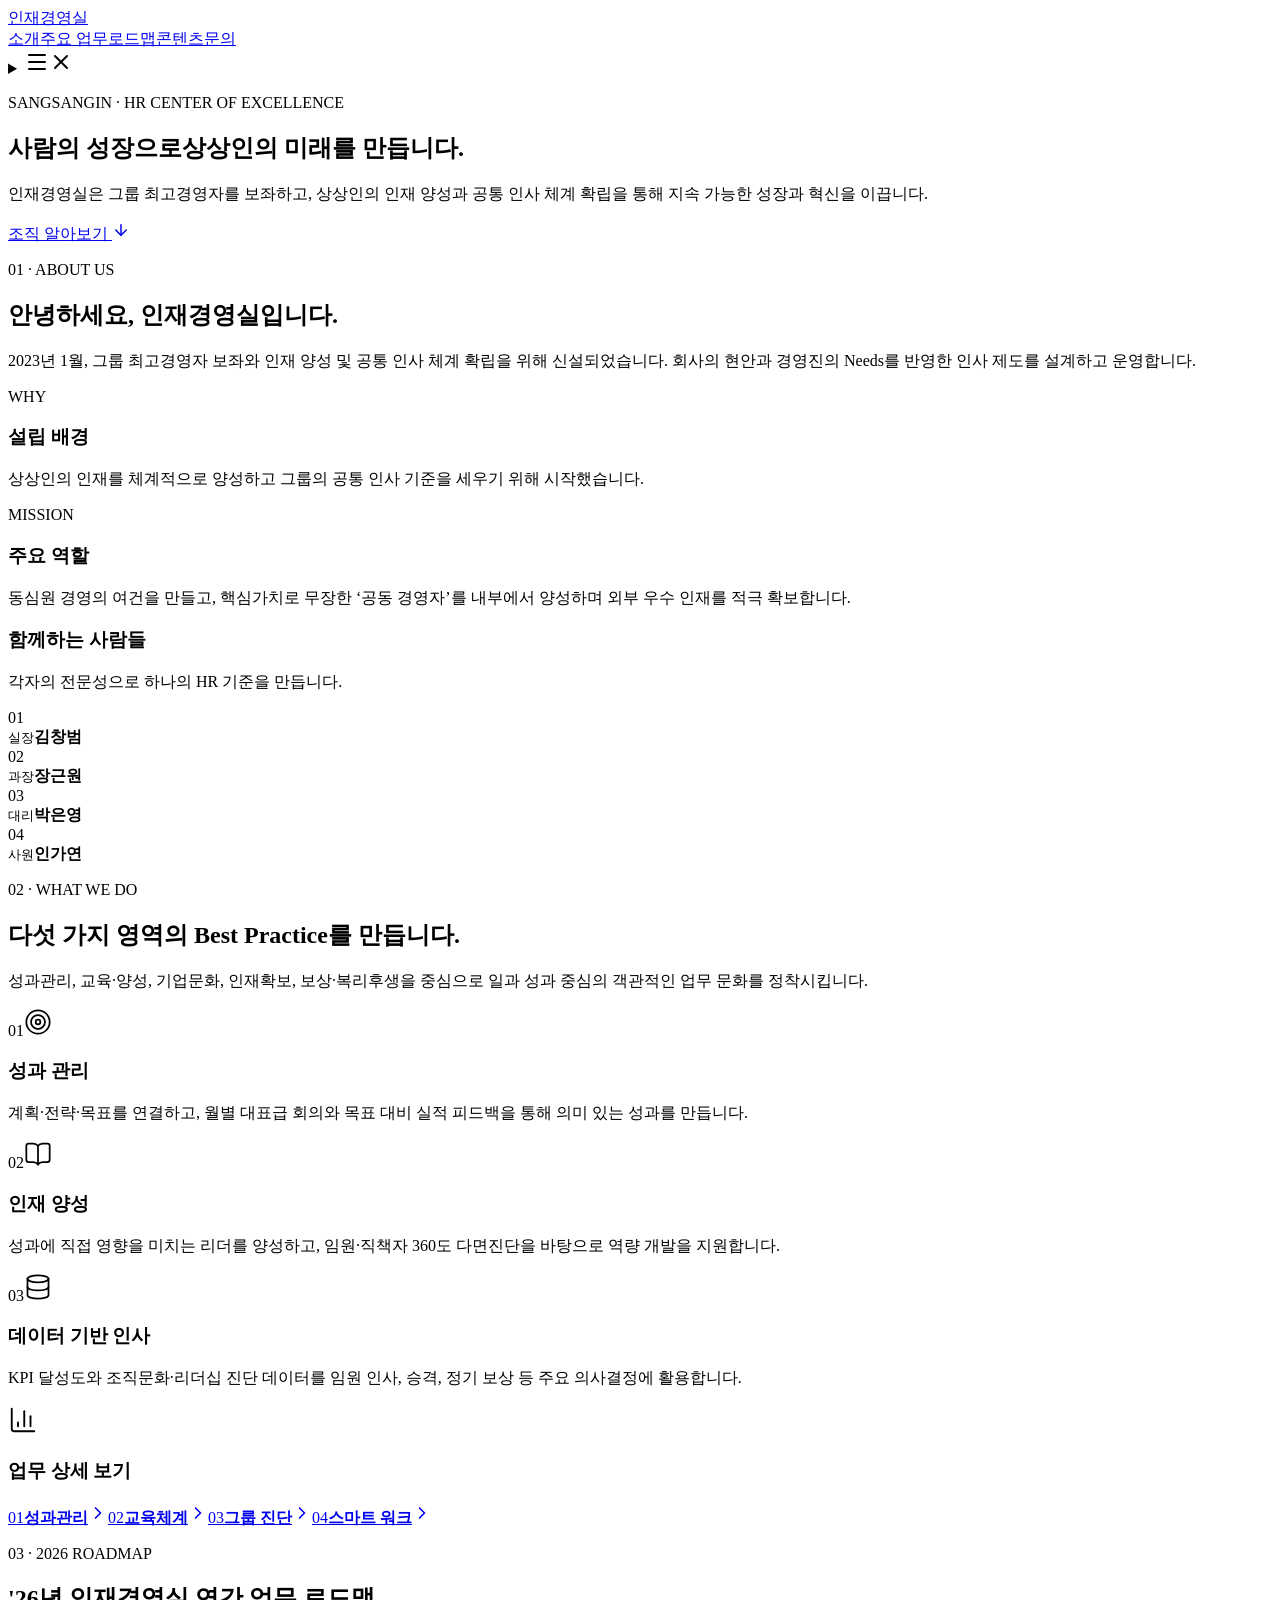
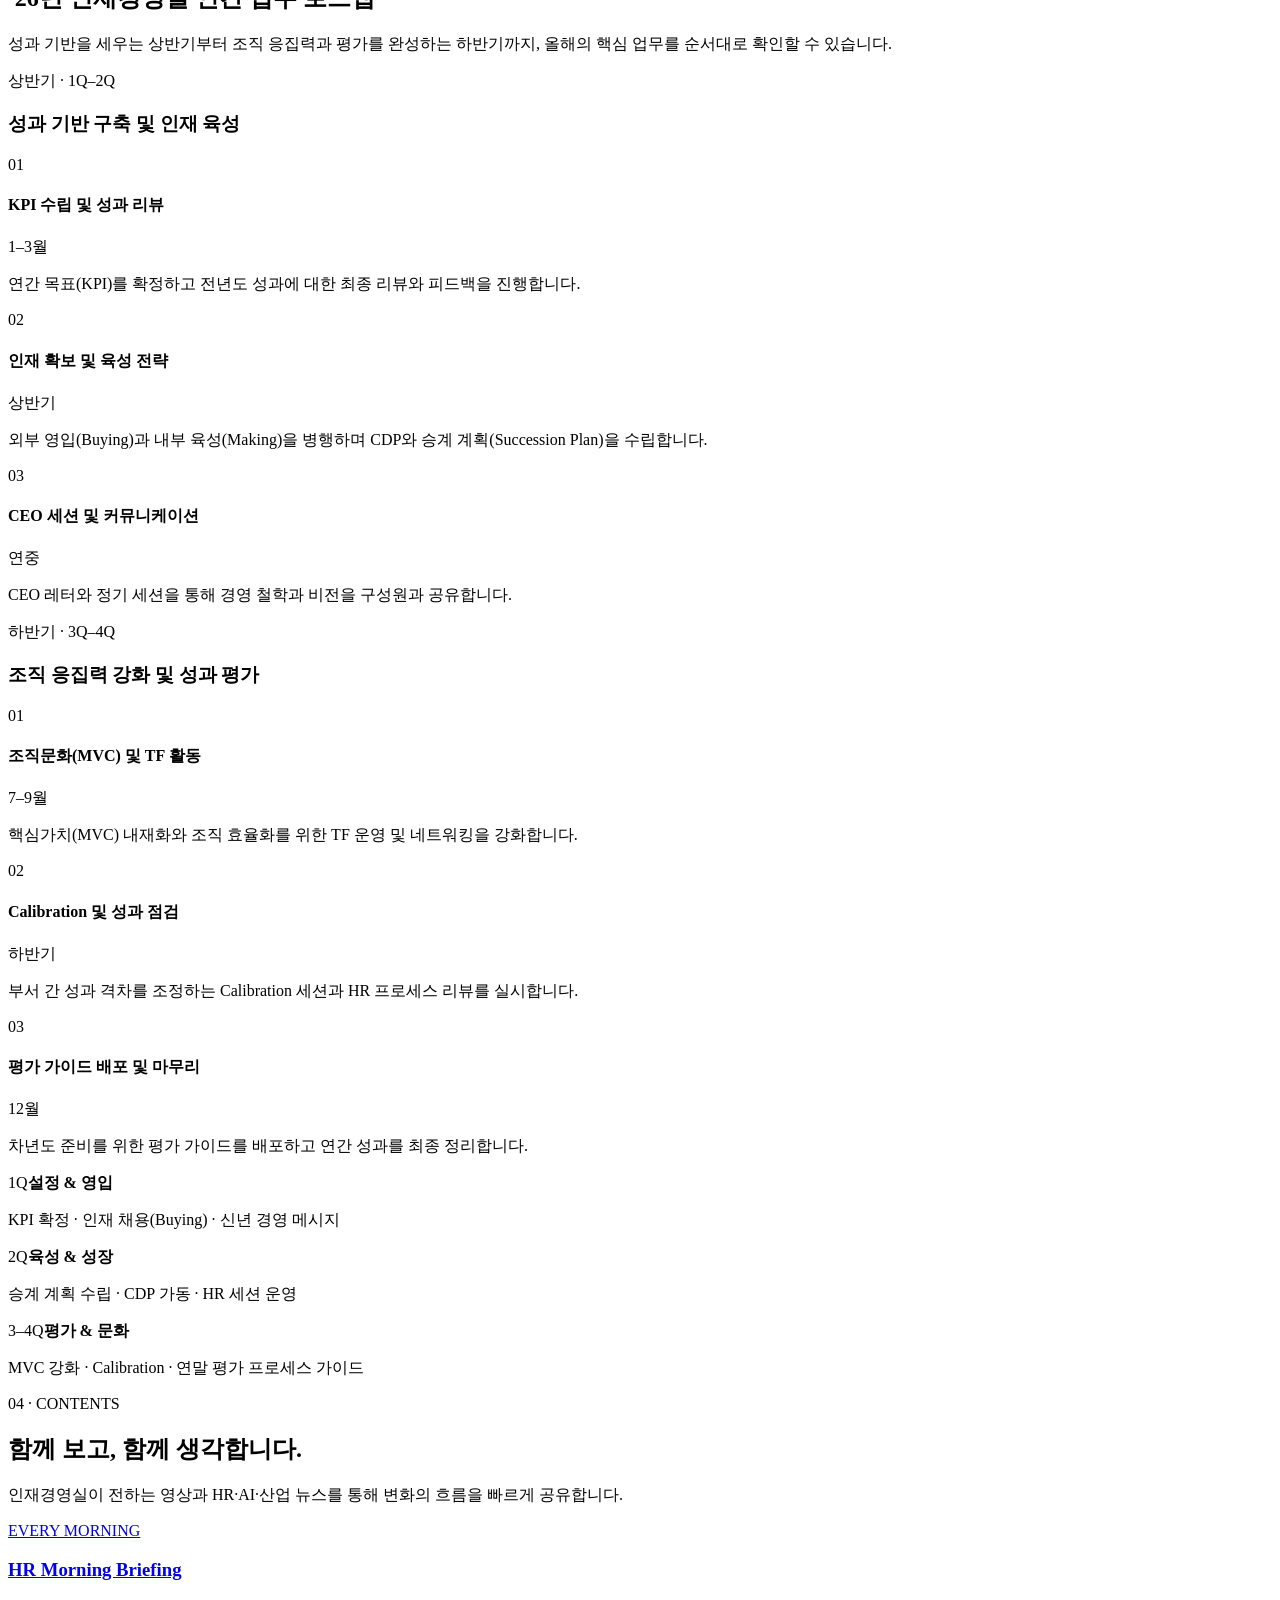
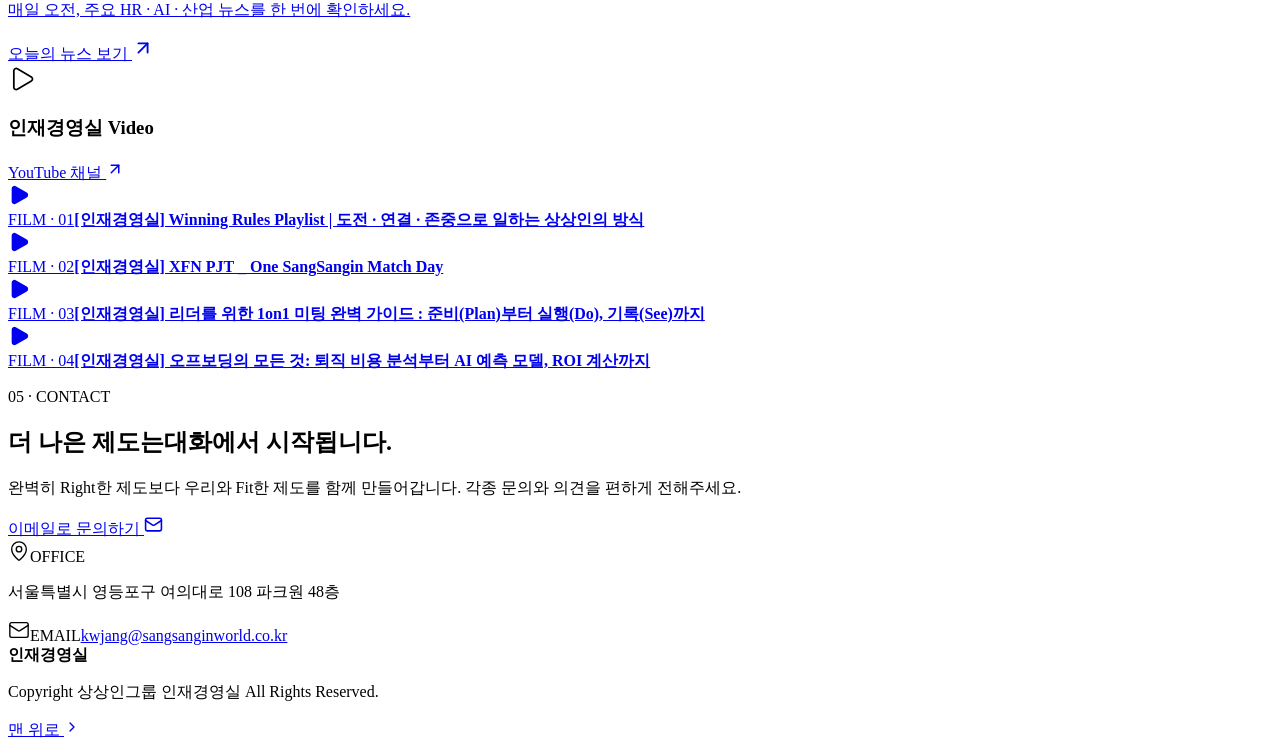
==== index.html @ 472aef36 "Add files via upload" ====
<!DOCTYPE html><html lang="ko"><head><meta charSet="utf-8"/><meta name="viewport" content="width=device-width, initial-scale=1"/><link rel="preload" href="/HRcoePage/images/hr-logo.png" as="image"/><link rel="stylesheet" href="/HRcoePage/site-assets/static/css/index.CWb8vuHV.css" data-rsc-css-href="/HRcoePage/site-assets/static/css/index.CWb8vuHV.css" data-precedence="vite-rsc/importer-resources"/><link rel="modulepreload" fetchPriority="low" href="/HRcoePage/site-assets/static/chunks/index-BzYYzQUF.js"/><script src="/HRcoePage/site-assets/static/chunks/rolldown-runtime-C60lm6uB.js" type="module" async=""></script><script src="/HRcoePage/site-assets/static/chunks/framework-D_rUT4EX.js" type="module" async=""></script><link rel="modulepreload" href="/HRcoePage/site-assets/static/chunks/layout-segment-context-Dyznpi8M.js" crossorigin=""/><link rel="modulepreload" href="/HRcoePage/site-assets/static/chunks/Icon-BFIcK819.js" crossorigin=""/><title>상상인그룹 인재경영실</title><meta name="description" content="상상인그룹 인재경영실 구성원을 위한 조직 소개와 업무 허브"/><script>Object.assign(((self[Symbol.for("vinext.navigationRuntime")]??={bootstrap:{routeManifest:null},functions:{}}).bootstrap.rsc??={rsc:[]}),{params:{},nav:{"pathname":"/","searchParams":[]}})</script><link rel="modulepreload" href="/HRcoePage/site-assets/static/chunks/index-BzYYzQUF.js" />
</head><body><main><header class="site-header"><a class="brand" href="#top" aria-label="인재경영실 홈"><img src="/HRcoePage/images/hr-logo.png" alt=""/><span>인재경영실</span></a><nav class="desktop-nav" aria-label="주요 메뉴"><a href="#about">소개</a><a href="#work">주요 업무</a><a href="#roadmap">로드맵</a><a href="#contents">콘텐츠</a><a href="#contact">문의</a></nav><details class="mobile-nav"><summary aria-label="메뉴 열기"><svg xmlns="http://www.w3.org/2000/svg" width="24" height="24" viewBox="0 0 24 24" fill="none" stroke="currentColor" stroke-width="2" stroke-linecap="round" stroke-linejoin="round" class="lucide lucide-menu menu-open" aria-hidden="true"><path d="M4 5h16"></path><path d="M4 12h16"></path><path d="M4 19h16"></path></svg><svg xmlns="http://www.w3.org/2000/svg" width="24" height="24" viewBox="0 0 24 24" fill="none" stroke="currentColor" stroke-width="2" stroke-linecap="round" stroke-linejoin="round" class="lucide lucide-x menu-close" aria-hidden="true"><path d="M18 6 6 18"></path><path d="m6 6 12 12"></path></svg></summary><nav aria-label="모바일 메뉴"><a href="#about">소개</a><a href="#work">주요 업무</a><a href="#roadmap">로드맵</a><a href="#contents">콘텐츠</a><a href="#contact">문의</a></nav></details></header><section class="hero" id="top"><div class="hero-image" aria-hidden="true"></div><div class="hero-content"><p class="eyebrow">SANGSANGIN · HR CENTER OF EXCELLENCE</p><h1><span class="title-line">사람의 성장으로</span><span class="title-line">상상인의 미래를 만듭니다.</span></h1><div class="hero-bottom"><p>인재경영실은 그룹 최고경영자를 보좌하고, 상상인의 인재 양성과 공통 인사 체계 확립을 통해 지속 가능한 성장과 혁신을 이끕니다.</p><a class="scroll-link" href="#about">조직 알아보기 <svg xmlns="http://www.w3.org/2000/svg" width="18" height="18" viewBox="0 0 24 24" fill="none" stroke="currentColor" stroke-width="2" stroke-linecap="round" stroke-linejoin="round" class="lucide lucide-arrow-down" aria-hidden="true"><path d="M12 5v14"></path><path d="m19 12-7 7-7-7"></path></svg></a></div></div></section><section class="section" id="about"><p class="section-label">01 · ABOUT US</p><div class="intro-grid"><h2>안녕하세요, 인재경영실입니다.</h2><p class="lead-copy">2023년 1월, 그룹 최고경영자 보좌와 인재 양성 및 공통 인사 체계 확립을 위해 신설되었습니다. 회사의 현안과 경영진의 Needs를 반영한 인사 제도를 설계하고 운영합니다.</p></div><div class="statement-grid"><article><span>WHY</span><h3>설립 배경</h3><p>상상인의 인재를 체계적으로 양성하고 그룹의 공통 인사 기준을 세우기 위해 시작했습니다.</p></article><article class="dark-card"><span>MISSION</span><h3>주요 역할</h3><p>동심원 경영의 여건을 만들고, 핵심가치로 무장한 ‘공동 경영자’를 내부에서 양성하며 외부 우수 인재를 적극 확보합니다.</p></article></div><div class="people-block"><div class="people-heading"><h3>함께하는 사람들</h3><p>각자의 전문성으로 하나의 HR 기준을 만듭니다.</p></div><div class="people-list"><div class="person"><span>01</span><div><small>실장</small><strong>김창범</strong></div></div><div class="person"><span>02</span><div><small>과장</small><strong>장근원</strong></div></div><div class="person"><span>03</span><div><small>대리</small><strong>박은영</strong></div></div><div class="person"><span>04</span><div><small>사원</small><strong>인가연</strong></div></div></div></div></section><section class="section work-section" id="work"><p class="section-label">02 · WHAT WE DO</p><div class="section-heading-row"><h2>다섯 가지 영역의 Best Practice를 만듭니다.</h2><p>성과관리, 교육·양성, 기업문화, 인재확보, 보상·복리후생을 중심으로 일과 성과 중심의 객관적인 업무 문화를 정착시킵니다.</p></div><div class="work-grid"><article><div class="work-card-top"><span>01</span><svg xmlns="http://www.w3.org/2000/svg" width="28" height="28" viewBox="0 0 24 24" fill="none" stroke="currentColor" stroke-width="1.5" stroke-linecap="round" stroke-linejoin="round" class="lucide lucide-target" aria-hidden="true"><circle cx="12" cy="12" r="10"></circle><circle cx="12" cy="12" r="6"></circle><circle cx="12" cy="12" r="2"></circle></svg></div><h3>성과 관리</h3><p>계획·전략·목표를 연결하고, 월별 대표급 회의와 목표 대비 실적 피드백을 통해 의미 있는 성과를 만듭니다.</p></article><article><div class="work-card-top"><span>02</span><svg xmlns="http://www.w3.org/2000/svg" width="28" height="28" viewBox="0 0 24 24" fill="none" stroke="currentColor" stroke-width="1.5" stroke-linecap="round" stroke-linejoin="round" class="lucide lucide-book-open" aria-hidden="true"><path d="M12 5v16"></path><path d="M20.001 19A2 2 0 0022 17V5a2 2 0 00-1.999-2L16 3.002A5 5 0 0012 5a5 5 0 00-4-2H4a2 2 0 00-2 2v12a2 2 0 001.999 2H8a5 5 0 014 2 5 5 0 014-2z"></path></svg></div><h3>인재 양성</h3><p>성과에 직접 영향을 미치는 리더를 양성하고, 임원·직책자 360도 다면진단을 바탕으로 역량 개발을 지원합니다.</p></article><article><div class="work-card-top"><span>03</span><svg xmlns="http://www.w3.org/2000/svg" width="28" height="28" viewBox="0 0 24 24" fill="none" stroke="currentColor" stroke-width="1.5" stroke-linecap="round" stroke-linejoin="round" class="lucide lucide-database" aria-hidden="true"><ellipse cx="12" cy="5" rx="9" ry="3"></ellipse><path d="M3 5V19A9 3 0 0 0 21 19V5"></path><path d="M3 12A9 3 0 0 0 21 12"></path></svg></div><h3>데이터 기반 인사</h3><p>KPI 달성도와 조직문화·리더십 진단 데이터를 임원 인사, 승격, 정기 보상 등 주요 의사결정에 활용합니다.</p></article></div><div class="resource-block"><div><svg xmlns="http://www.w3.org/2000/svg" width="30" height="30" viewBox="0 0 24 24" fill="none" stroke="currentColor" stroke-width="1.5" stroke-linecap="round" stroke-linejoin="round" class="lucide lucide-chart-column" aria-hidden="true"><path d="M3 3v16a2 2 0 0 0 2 2h16"></path><path d="M18 17V9"></path><path d="M13 17V5"></path><path d="M8 17v-3"></path></svg><h3>업무 상세 보기</h3></div><div class="resource-list"><a href="/HRcoePage/work/performance.html"><span>0<!-- -->1</span><strong>성과관리</strong><svg xmlns="http://www.w3.org/2000/svg" width="20" height="20" viewBox="0 0 24 24" fill="none" stroke="currentColor" stroke-width="2" stroke-linecap="round" stroke-linejoin="round" class="lucide lucide-chevron-right" aria-hidden="true"><path d="m9 18 6-6-6-6"></path></svg></a><a href="/HRcoePage/work/education.html"><span>0<!-- -->2</span><strong>교육체계</strong><svg xmlns="http://www.w3.org/2000/svg" width="20" height="20" viewBox="0 0 24 24" fill="none" stroke="currentColor" stroke-width="2" stroke-linecap="round" stroke-linejoin="round" class="lucide lucide-chevron-right" aria-hidden="true"><path d="m9 18 6-6-6-6"></path></svg></a><a href="/HRcoePage/work/diagnosis.html"><span>0<!-- -->3</span><strong>그룹 진단</strong><svg xmlns="http://www.w3.org/2000/svg" width="20" height="20" viewBox="0 0 24 24" fill="none" stroke="currentColor" stroke-width="2" stroke-linecap="round" stroke-linejoin="round" class="lucide lucide-chevron-right" aria-hidden="true"><path d="m9 18 6-6-6-6"></path></svg></a><a href="/HRcoePage/work/smart-work.html"><span>0<!-- -->4</span><strong>스마트 워크</strong><svg xmlns="http://www.w3.org/2000/svg" width="20" height="20" viewBox="0 0 24 24" fill="none" stroke="currentColor" stroke-width="2" stroke-linecap="round" stroke-linejoin="round" class="lucide lucide-chevron-right" aria-hidden="true"><path d="m9 18 6-6-6-6"></path></svg></a></div></div></section><section class="section roadmap-section" id="roadmap"><p class="section-label">03 · 2026 ROADMAP</p><div class="section-heading-row"><h2>&#x27;26년 인재경영실 연간 업무 로드맵</h2><p>성과 기반을 세우는 상반기부터 조직 응집력과 평가를 완성하는 하반기까지, 올해의 핵심 업무를 순서대로 확인할 수 있습니다.</p></div><div class="roadmap-grid"><article class="roadmap-half"><div class="roadmap-half-heading"><span>상반기 · 1Q–2Q</span><h3>성과 기반 구축 및 인재 육성</h3></div><div class="roadmap-items"><div class="roadmap-item"><div class="roadmap-number">0<!-- -->1</div><div><div class="roadmap-title-row"><h4>KPI 수립 및 성과 리뷰</h4><span>1–3월</span></div><p>연간 목표(KPI)를 확정하고 전년도 성과에 대한 최종 리뷰와 피드백을 진행합니다.</p></div></div><div class="roadmap-item"><div class="roadmap-number">0<!-- -->2</div><div><div class="roadmap-title-row"><h4>인재 확보 및 육성 전략</h4><span>상반기</span></div><p>외부 영입(Buying)과 내부 육성(Making)을 병행하며 CDP와 승계 계획(Succession Plan)을 수립합니다.</p></div></div><div class="roadmap-item"><div class="roadmap-number">0<!-- -->3</div><div><div class="roadmap-title-row"><h4>CEO 세션 및 커뮤니케이션</h4><span>연중</span></div><p>CEO 레터와 정기 세션을 통해 경영 철학과 비전을 구성원과 공유합니다.</p></div></div></div></article><article class="roadmap-half"><div class="roadmap-half-heading"><span>하반기 · 3Q–4Q</span><h3>조직 응집력 강화 및 성과 평가</h3></div><div class="roadmap-items"><div class="roadmap-item"><div class="roadmap-number">0<!-- -->1</div><div><div class="roadmap-title-row"><h4>조직문화(MVC) 및 TF 활동</h4><span>7–9월</span></div><p>핵심가치(MVC) 내재화와 조직 효율화를 위한 TF 운영 및 네트워킹을 강화합니다.</p></div></div><div class="roadmap-item"><div class="roadmap-number">0<!-- -->2</div><div><div class="roadmap-title-row"><h4>Calibration 및 성과 점검</h4><span>하반기</span></div><p>부서 간 성과 격차를 조정하는 Calibration 세션과 HR 프로세스 리뷰를 실시합니다.</p></div></div><div class="roadmap-item"><div class="roadmap-number">0<!-- -->3</div><div><div class="roadmap-title-row"><h4>평가 가이드 배포 및 마무리</h4><span>12월</span></div><p>차년도 준비를 위한 평가 가이드를 배포하고 연간 성과를 최종 정리합니다.</p></div></div></div></article></div><div class="milestones"><div><span>1Q</span><strong>설정 &amp; 영입</strong><p>KPI 확정 · 인재 채용(Buying) · 신년 경영 메시지</p></div><div><span>2Q</span><strong>육성 &amp; 성장</strong><p>승계 계획 수립 · CDP 가동 · HR 세션 운영</p></div><div><span>3–4Q</span><strong>평가 &amp; 문화</strong><p>MVC 강화 · Calibration · 연말 평가 프로세스 가이드</p></div></div></section><section class="section content-section" id="contents"><p class="section-label">04 · CONTENTS</p><div class="section-heading-row"><h2>함께 보고, 함께 생각합니다.</h2><p>인재경영실이 전하는 영상과 HR·AI·산업 뉴스를 통해 변화의 흐름을 빠르게 공유합니다.</p></div><a class="briefing-banner" href="https://goodwon89.github.io/hr-morning-briefing-/" target="_blank" rel="noreferrer"><div><span>EVERY MORNING</span><h3>HR Morning Briefing</h3><p>매일 오전, 주요 HR · AI · 산업 뉴스를 한 번에 확인하세요.</p></div><div class="briefing-action">오늘의 뉴스 보기 <svg xmlns="http://www.w3.org/2000/svg" width="22" height="22" viewBox="0 0 24 24" fill="none" stroke="currentColor" stroke-width="2" stroke-linecap="round" stroke-linejoin="round" class="lucide lucide-arrow-up-right" aria-hidden="true"><path d="M7 7h10v10"></path><path d="M7 17 17 7"></path></svg></div></a><div class="video-heading"><div><svg xmlns="http://www.w3.org/2000/svg" width="28" height="28" viewBox="0 0 24 24" fill="none" stroke="currentColor" stroke-width="1.5" stroke-linecap="round" stroke-linejoin="round" class="lucide lucide-play" aria-hidden="true"><path d="M5 5a2 2 0 0 1 3.008-1.728l11.997 6.998a2 2 0 0 1 .003 3.458l-12 7A2 2 0 0 1 5 19z"></path></svg><h3>인재경영실 Video</h3></div><a href="https://www.youtube.com/@ssiworld2023" target="_blank" rel="noreferrer">YouTube 채널 <svg xmlns="http://www.w3.org/2000/svg" width="18" height="18" viewBox="0 0 24 24" fill="none" stroke="currentColor" stroke-width="2" stroke-linecap="round" stroke-linejoin="round" class="lucide lucide-arrow-up-right" aria-hidden="true"><path d="M7 7h10v10"></path><path d="M7 17 17 7"></path></svg></a></div><div class="video-grid"><a class="video-card" href="https://www.youtube.com/watch?v=m9SLN_0EonA" target="_blank" rel="noreferrer" aria-label="[인재경영실] Winning Rules Playlist | 도전 · 연결 · 존중으로 일하는 상상인의 방식 유튜브에서 보기"><div class="video-thumbnail"><img src="https://i.ytimg.com/vi/m9SLN_0EonA/hqdefault.jpg" alt="" loading="lazy"/><span><svg xmlns="http://www.w3.org/2000/svg" width="22" height="22" viewBox="0 0 24 24" fill="currentColor" stroke="currentColor" stroke-width="2" stroke-linecap="round" stroke-linejoin="round" class="lucide lucide-play" aria-hidden="true"><path d="M5 5a2 2 0 0 1 3.008-1.728l11.997 6.998a2 2 0 0 1 .003 3.458l-12 7A2 2 0 0 1 5 19z"></path></svg></span></div><div class="video-meta"><span>FILM · 0<!-- -->1</span><strong>[인재경영실] Winning Rules Playlist | 도전 · 연결 · 존중으로 일하는 상상인의 방식</strong></div></a><a class="video-card" href="https://www.youtube.com/watch?v=ulfpNAMMtg0" target="_blank" rel="noreferrer" aria-label="[인재경영실] XFN PJT _ One SangSangin Match Day 유튜브에서 보기"><div class="video-thumbnail"><img src="https://i.ytimg.com/vi/ulfpNAMMtg0/hqdefault.jpg" alt="" loading="lazy"/><span><svg xmlns="http://www.w3.org/2000/svg" width="22" height="22" viewBox="0 0 24 24" fill="currentColor" stroke="currentColor" stroke-width="2" stroke-linecap="round" stroke-linejoin="round" class="lucide lucide-play" aria-hidden="true"><path d="M5 5a2 2 0 0 1 3.008-1.728l11.997 6.998a2 2 0 0 1 .003 3.458l-12 7A2 2 0 0 1 5 19z"></path></svg></span></div><div class="video-meta"><span>FILM · 0<!-- -->2</span><strong>[인재경영실] XFN PJT _ One SangSangin Match Day</strong></div></a><a class="video-card" href="https://www.youtube.com/watch?v=Mgg8VpUrbrE" target="_blank" rel="noreferrer" aria-label="[인재경영실] 리더를 위한 1on1 미팅 완벽 가이드 : 준비(Plan)부터 실행(Do), 기록(See)까지 유튜브에서 보기"><div class="video-thumbnail"><img src="https://i.ytimg.com/vi/Mgg8VpUrbrE/hqdefault.jpg" alt="" loading="lazy"/><span><svg xmlns="http://www.w3.org/2000/svg" width="22" height="22" viewBox="0 0 24 24" fill="currentColor" stroke="currentColor" stroke-width="2" stroke-linecap="round" stroke-linejoin="round" class="lucide lucide-play" aria-hidden="true"><path d="M5 5a2 2 0 0 1 3.008-1.728l11.997 6.998a2 2 0 0 1 .003 3.458l-12 7A2 2 0 0 1 5 19z"></path></svg></span></div><div class="video-meta"><span>FILM · 0<!-- -->3</span><strong>[인재경영실] 리더를 위한 1on1 미팅 완벽 가이드 : 준비(Plan)부터 실행(Do), 기록(See)까지</strong></div></a><a class="video-card" href="https://www.youtube.com/watch?v=gMq1LYta0pM" target="_blank" rel="noreferrer" aria-label="[인재경영실] 오프보딩의 모든 것: 퇴직 비용 분석부터 AI 예측 모델, ROI 계산까지 유튜브에서 보기"><div class="video-thumbnail"><img src="https://i.ytimg.com/vi/gMq1LYta0pM/hqdefault.jpg" alt="" loading="lazy"/><span><svg xmlns="http://www.w3.org/2000/svg" width="22" height="22" viewBox="0 0 24 24" fill="currentColor" stroke="currentColor" stroke-width="2" stroke-linecap="round" stroke-linejoin="round" class="lucide lucide-play" aria-hidden="true"><path d="M5 5a2 2 0 0 1 3.008-1.728l11.997 6.998a2 2 0 0 1 .003 3.458l-12 7A2 2 0 0 1 5 19z"></path></svg></span></div><div class="video-meta"><span>FILM · 0<!-- -->4</span><strong>[인재경영실] 오프보딩의 모든 것: 퇴직 비용 분석부터 AI 예측 모델, ROI 계산까지</strong></div></a></div></section><section class="contact-section" id="contact"><div class="contact-copy"><p class="section-label">05 · CONTACT</p><h2><span class="title-line">더 나은 제도는</span><span class="title-line">대화에서 시작됩니다.</span></h2><p>완벽히 Right한 제도보다 우리와 Fit한 제도를 함께 만들어갑니다. 각종 문의와 의견을 편하게 전해주세요.</p><a class="primary-button" href="mailto:kwjang@sangsanginworld.co.kr">이메일로 문의하기 <svg xmlns="http://www.w3.org/2000/svg" width="19" height="19" viewBox="0 0 24 24" fill="none" stroke="currentColor" stroke-width="2" stroke-linecap="round" stroke-linejoin="round" class="lucide lucide-mail" aria-hidden="true"><path d="m22 7-8.991 5.727a2 2 0 0 1-2.009 0L2 7"></path><rect x="2" y="4" width="20" height="16" rx="2"></rect></svg></a></div><div class="contact-details"><div><svg xmlns="http://www.w3.org/2000/svg" width="22" height="22" viewBox="0 0 24 24" fill="none" stroke="currentColor" stroke-width="1.5" stroke-linecap="round" stroke-linejoin="round" class="lucide lucide-map-pin" aria-hidden="true"><path d="M20 10c0 4.993-5.539 10.193-7.399 11.799a1 1 0 0 1-1.202 0C9.539 20.193 4 14.993 4 10a8 8 0 0 1 16 0"></path><circle cx="12" cy="10" r="3"></circle></svg><span>OFFICE</span><p>서울특별시 영등포구 여의대로 108 파크원 48층</p></div><div><svg xmlns="http://www.w3.org/2000/svg" width="22" height="22" viewBox="0 0 24 24" fill="none" stroke="currentColor" stroke-width="1.5" stroke-linecap="round" stroke-linejoin="round" class="lucide lucide-mail" aria-hidden="true"><path d="m22 7-8.991 5.727a2 2 0 0 1-2.009 0L2 7"></path><rect x="2" y="4" width="20" height="16" rx="2"></rect></svg><span>EMAIL</span><a href="mailto:kwjang@sangsanginworld.co.kr">kwjang@sangsanginworld.co.kr</a></div></div></section><footer><div class="footer-brand"><img src="/HRcoePage/images/hr-logo.png" alt=""/><strong>인재경영실</strong></div><p>Copyright 상상인그룹 인재경영실 All Rights Reserved.</p><a href="#top">맨 위로 <svg xmlns="http://www.w3.org/2000/svg" width="16" height="16" viewBox="0 0 24 24" fill="none" stroke="currentColor" stroke-width="2" stroke-linecap="round" stroke-linejoin="round" class="lucide lucide-chevron-right" aria-hidden="true"><path d="m9 18 6-6-6-6"></path></svg></a></footer></main><script type="module" src="/HRcoePage/site-assets/static/chunks/index-BzYYzQUF.js" id="_R_" async=""></script><script>((self[Symbol.for("vinext.navigationRuntime")]??={bootstrap:{routeManifest:null},functions:{}}).bootstrap.rsc??={rsc:[]}).rsc.push("0:{\"page:/\":\"$L1\",\"layout:/\":\"$L2\",\"route:/\":\"$L3\",\"__route\":\"route:/\",\"__interceptionContext\":null,\"__layoutIds\":[\"layout:/\"],\"__rootLayout\":\"/\",\"__bfcacheSegmentIdentities\":{\"layout:/\":\"[\\\"layout\\\",\\\"layout:/\\\",\\\"root-boundary:/\\\",\\\"\\\"]\",\"page:/\":\"[\\\"page\\\",\\\"page:/\\\",\\\"root-boundary:/\\\",\\\"\\\"]\"},\"__srcPage\":[\"page\"],\"__layoutFlags\":{\"layout:/\":\"s\"},\"__artifactCompatibility\":{\"schemaVersion\":1,\"graphVersion\":\"app-route-graph:1177fd80f83fa7b0\",\"deploymentVersion\":\"ea0897bf-f6a7-4b4c-b0ca-76a57aa22365\",\"appElementsSchemaVersion\":1,\"rscPayloadSchemaVersion\":1,\"rootBoundaryId\":\"/\",\"renderEpoch\":null}}\n")</script><script>((self[Symbol.for("vinext.navigationRuntime")]??={bootstrap:{routeManifest:null},functions:{}}).bootstrap.rsc??={rsc:[]}).rsc.push("4:I[\"8c0f216c4604\",[],\"Children\",1]\n")</script><script>((self[Symbol.for("vinext.navigationRuntime")]??={bootstrap:{routeManifest:null},functions:{}}).bootstrap.rsc??={rsc:[]}).rsc.push("5:I[\"593f344dc510\",[],\"GlobalErrorBoundary\",1]\n")</script><script>((self[Symbol.for("vinext.navigationRuntime")]??={bootstrap:{routeManifest:null},functions:{}}).bootstrap.rsc??={rsc:[]}).rsc.push("6:I[\"0b874ad30386\",[],\"default\",1]\n")</script><script>((self[Symbol.for("vinext.navigationRuntime")]??={bootstrap:{routeManifest:null},functions:{}}).bootstrap.rsc??={rsc:[]}).rsc.push("7:I[\"593f344dc510\",[],\"ErrorBoundary\",1]\n")</script><script>((self[Symbol.for("vinext.navigationRuntime")]??={bootstrap:{routeManifest:null},functions:{}}).bootstrap.rsc??={rsc:[]}).rsc.push("8:I[\"15c18cfaeeff\",[],\"LayoutSegmentProvider\",1]\n")</script><script>((self[Symbol.for("vinext.navigationRuntime")]??={bootstrap:{routeManifest:null},functions:{}}).bootstrap.rsc??={rsc:[]}).rsc.push("9:I[\"8c0f216c4604\",[],\"Slot\",1]\n")</script><script>((self[Symbol.for("vinext.navigationRuntime")]??={bootstrap:{routeManifest:null},functions:{}}).bootstrap.rsc??={rsc:[]}).rsc.push("a:I[\"593f344dc510\",[],\"NotFoundBoundary\",1]\n")</script><script>((self[Symbol.for("vinext.navigationRuntime")]??={bootstrap:{routeManifest:null},functions:{}}).bootstrap.rsc??={rsc:[]}).rsc.push("b:I[\"9276801271d6\",[],\"AppRouterScrollTarget\",1]\n")</script><script>((self[Symbol.for("vinext.navigationRuntime")]??={bootstrap:{routeManifest:null},functions:{}}).bootstrap.rsc??={rsc:[]}).rsc.push("c:I[\"593f344dc510\",[],\"RedirectBoundary\",1]\n")</script><script>((self[Symbol.for("vinext.navigationRuntime")]??={bootstrap:{routeManifest:null},functions:{}}).bootstrap.rsc??={rsc:[]}).rsc.push(":HL[\"/HRcoePage/site-assets/static/css/index.CWb8vuHV.css\",\"style\"     ]\n")</script><script>((self[Symbol.for("vinext.navigationRuntime")]??={bootstrap:{routeManifest:null},functions:{}}).bootstrap.rsc??={rsc:[]}).rsc.push("2:[[[\"$\",\"link\",\"css:/HRcoePage/site-assets/static/css/index.CWb8vuHV.css\",{\"rel\":\"stylesheet\",\"precedence\":\"vite-rsc/importer-resources\",\"href\":\"/HRcoePage/site-assets/static/css/index.CWb8vuHV.css\",\"data-rsc-css-href\":\"/HRcoePage/site-assets/static/css/index.CWb8vuHV.css\"}],\"$undefined\"],[\"$\",\"html\",null,{\"lang\":\"ko\",\"children\":[\"$\",\"body\",null,{\"children\":[\"$\",\"$L4\",null,{}]}]}]]\n")</script><script>((self[Symbol.for("vinext.navigationRuntime")]??={bootstrap:{routeManifest:null},functions:{}}).bootstrap.rsc??={rsc:[]}).rsc.push("3:[[[\"$\",\"meta\",null,{\"charSet\":\"utf-8\"}],[[\"$\",\"title\",\"0\",{\"children\":\"상상인그룹 인재경영실\"}],[\"$\",\"meta\",\"1\",{\"name\":\"description\",\"content\":\"상상인그룹 인재경영실 구성원을 위한 조직 소개와 업무 허브\"}]],[[\"$\",\"meta\",\"0\",{\"name\":\"viewport\",\"content\":\"width=device-width, initial-scale=1\"}]]],[\"$\",\"$L5\",null,{\"fallback\":\"$6\",\"children\":[\"$\",\"$L7\",null,{\"fallback\":\"$6\",\"children\":[\"$\",\"$L8\",null,{\"providerId\":\"layout:/\",\"segmentMap\":{\"children\":[]},\"children\":[\"$\",\"$L9\",null,{\"id\":\"layout:/\",\"parallelSlots\":\"$undefined\",\"children\":[\"$\",\"$La\",null,{\"resetKey\":\"\",\"fallback\":[[\"$\",\"title\",null,{\"children\":\"404: This page could not be found.\"}],[\"$\",\"div\",null,{\"style\":{\"fontFamily\":\"system-ui,\\\"Segoe UI\\\",Roboto,Helvetica,Arial,sans-serif,\\\"Apple Color Emoji\\\",\\\"Segoe UI Emoji\\\"\",\"height\":\"100vh\",\"textAlign\":\"center\",\"display\":\"flex\",\"flexDirection\":\"column\",\"alignItems\":\"center\",\"justifyContent\":\"center\"},\"children\":[\"$\",\"div\",null,{\"children\":[[\"$\",\"style\",null,{\"dangerouslySetInnerHTML\":{\"__html\":\"body{color:#000;background:#fff;margin:0}.next-error-h1{border-right:1px solid rgba(0,0,0,.3)}@media (prefers-color-scheme:dark){body{color:#fff;background:#000}.next-error-h1{border-right:1px solid rgba(255,255,255,.3)}}\"}}],[\"$\",\"h1\",null,{\"className\":\"next-error-h1\",\"style\":{\"display\":\"inline-block\",\"margin\":\"0 20px 0 0\",\"padding\":\"0 23px 0 0\",\"fontSize\":24,\"fontWeight\":500,\"verticalAlign\":\"top\",\"lineHeight\":\"49px\"},\"children\":404}],[\"$\",\"div\",null,{\"style\":{\"display\":\"inline-block\"},\"children\":[\"$\",\"h2\",null,{\"style\":{\"fontSize\":14,\"fontWeight\":400,\"lineHeight\":\"49px\",\"margin\":0},\"children\":\"This page could not be found.\"}]}]]}]}]],\"children\":[\"$\",\"$Lb\",null,{\"children\":[\"$\",\"$Lc\",null,{\"children\":[[\"$\",\"$L8\",null,{\"providerId\":\"page:/\",\"segmentMap\":{\"children\":[\"__PAGE__\"]},\"children\":[\"$\",\"$L9\",null,{\"id\":\"page:/\"}]}],null]}]}]}]}]}]}]}],null,null]\n")</script><script>((self[Symbol.for("vinext.navigationRuntime")]??={bootstrap:{routeManifest:null},functions:{}}).bootstrap.rsc??={rsc:[]}).rsc.push("d:I[\"339f946bc456\",[],\"default\",1]\n")</script><script>((self[Symbol.for("vinext.navigationRuntime")]??={bootstrap:{routeManifest:null},functions:{}}).bootstrap.rsc??={rsc:[]}).rsc.push(":HL[\"/HRcoePage/images/hr-logo.png\",\"image\"]\n")</script><script>((self[Symbol.for("vinext.navigationRuntime")]??={bootstrap:{routeManifest:null},functions:{}}).bootstrap.rsc??={rsc:[]}).rsc.push("1:[\"$\",\"main\",null,{\"children\":[[\"$\",\"header\",null,{\"className\":\"site-header\",\"children\":[[\"$\",\"a\",null,{\"className\":\"brand\",\"href\":\"#top\",\"aria-label\":\"인재경영실 홈\",\"children\":[[\"$\",\"img\",null,{\"src\":\"/HRcoePage/images/hr-logo.png\",\"alt\":\"\"}],[\"$\",\"span\",null,{\"children\":\"인재경영실\"}]]}],[\"$\",\"nav\",null,{\"className\":\"desktop-nav\",\"aria-label\":\"주요 메뉴\",\"children\":[[\"$\",\"a\",null,{\"href\":\"#about\",\"children\":\"소개\"}],[\"$\",\"a\",null,{\"href\":\"#work\",\"children\":\"주요 업무\"}],[\"$\",\"a\",null,{\"href\":\"#roadmap\",\"children\":\"로드맵\"}],[\"$\",\"a\",null,{\"href\":\"#contents\",\"children\":\"콘텐츠\"}],[\"$\",\"a\",null,{\"href\":\"#contact\",\"children\":\"문의\"}]]}],[\"$\",\"details\",null,{\"className\":\"mobile-nav\",\"children\":[[\"$\",\"summary\",null,{\"aria-label\":\"메뉴 열기\",\"children\":[[\"$\",\"$Ld\",null,{\"ref\":\"$undefined\",\"iconNode\":[[\"path\",{\"d\":\"M4 5h16\",\"key\":\"1tepv9\"}],[\"path\",{\"d\":\"M4 12h16\",\"key\":\"1lakjw\"}],[\"path\",{\"d\":\"M4 19h16\",\"key\":\"1djgab\"}]],\"className\":\"lucide-menu menu-open\",\"aria-hidden\":\"true\"}],[\"$\",\"$Ld\",null,{\"ref\":\"$undefined\",\"iconNode\":[[\"path\",{\"d\":\"M18 6 6 18\",\"key\":\"1bl5f8\"}],[\"path\",{\"d\":\"m6 6 12 12\",\"key\":\"d8bk6v\"}]],\"className\":\"lucide-x menu-close\",\"aria-hidden\":\"true\"}]]}],[\"$\",\"nav\",null,{\"aria-label\":\"모바일 메뉴\",\"children\":[[\"$\",\"a\",null,{\"href\":\"#about\",\"children\":\"소개\"}],[\"$\",\"a\",null,{\"href\":\"#work\",\"children\":\"주요 업무\"}],[\"$\",\"a\",null,{\"href\":\"#roadmap\",\"children\":\"로드맵\"}],[\"$\",\"a\",null,{\"href\":\"#contents\",\"children\":\"콘텐츠\"}],[\"$\",\"a\",null,{\"href\":\"#contact\",\"children\":\"문의\"}]]}]]}]]}],[\"$\",\"section\",null,{\"className\":\"hero\",\"id\":\"top\",\"children\":[[\"$\",\"div\",null,{\"className\":\"hero-image\",\"aria-hidden\":\"true\"}],[\"$\",\"div\",null,{\"className\":\"hero-content\",\"children\":[[\"$\",\"p\",null,{\"className\":\"eyebrow\",\"children\":\"SANGSANGIN · HR CENTER OF EXCELLENCE\"}],[\"$\",\"h1\",null,{\"children\":[[\"$\",\"span\",null,{\"className\":\"title-line\",\"children\":\"사람의 성장으로\"}],[\"$\",\"span\",null,{\"className\":\"title-line\",\"children\":\"상상인의 미래를 만듭니다.\"}]]}],[\"$\",\"div\",null,{\"className\":\"hero-bottom\",\"children\":[[\"$\",\"p\",null,{\"children\":\"인재경영실은 그룹 최고경영자를 보좌하고, 상상인의 인재 양성과 공통 인사 체계 확립을 통해 지속 가능한 성장과 혁신을 이끕니다.\"}],[\"$\",\"a\",null,{\"className\":\"scroll-link\",\"href\":\"#about\",\"children\":[\"조직 알아보기 \",[\"$\",\"$Ld\",null,{\"ref\":\"$undefined\",\"iconNode\":[[\"path\",{\"d\":\"M12 5v14\",\"key\":\"s699le\"}],[\"path\",{\"d\":\"m19 12-7 7-7-7\",\"key\":\"1idqje\"}]],\"className\":\"lucide-arrow-down\",\"size\":18,\"aria-hidden\":\"true\"}]]}]]}]]}]]}],[\"$\",\"section\",null,{\"className\":\"section\",\"id\":\"about\",\"children\":[[\"$\",\"p\",null,{\"className\":\"section-label\",\"children\":\"01 · ABOUT US\"}],[\"$\",\"div\",null,{\"className\":\"intro-grid\",\"children\":[[\"$\",\"h2\",null,{\"children\":\"안녕하세요, 인재경영실입니다.\"}],[\"$\",\"p\",null,{\"className\":\"lead-copy\",\"children\":\"2023년 1월, 그룹 최고경영자 보좌와 인재 양성 및 공통 인사 체계 확립을 위해 신설되었습니다. 회사의 현안과 경영진의 Needs를 반영한 인사 제도를 설계하고 운영합니다.\"}]]}],[\"$\",\"div\",null,{\"className\":\"statement-grid\",\"children\":[[\"$\",\"article\",null,{\"children\":[[\"$\",\"span\",null,{\"children\":\"WHY\"}],[\"$\",\"h3\",null,{\"children\":\"설립 배경\"}],[\"$\",\"p\",null,{\"children\":\"상상인의 인재를 체계적으로 양성하고 그룹의 공통 인사 기준을 세우기 위해 시작했습니다.\"}]]}],[\"$\",\"article\",null,{\"className\":\"dark-card\",\"children\":[[\"$\",\"span\",null,{\"children\":\"MISSION\"}],[\"$\",\"h3\",null,{\"children\":\"주요 역할\"}],[\"$\",\"p\",null,{\"children\":\"동심원 경영의 여건을 만들고, 핵심가치로 무장한 ‘공동 경영자’를 내부에서 양성하며 외부 우수 인재를 적극 확보합니다.\"}]]}]]}],[\"$\",\"div\",null,{\"className\":\"people-block\",\"children\":[[\"$\",\"div\",null,{\"className\":\"people-heading\",\"children\":[[\"$\",\"h3\",null,{\"children\":\"함께하는 사람들\"}],[\"$\",\"p\",null,{\"children\":\"각자의 전문성으로 하나의 HR 기준을 만듭니다.\"}]]}],[\"$\",\"div\",null,{\"className\":\"people-list\",\"children\":[[\"$\",\"div\",\"김창범\",{\"className\":\"person\",\"children\":[[\"$\",\"span\",null,{\"children\":\"01\"}],[\"$\",\"div\",null,{\"children\":[[\"$\",\"small\",null,{\"children\":\"실장\"}],[\"$\",\"strong\",null,{\"children\":\"김창범\"}]]}]]}],[\"$\",\"div\",\"장근원\",{\"className\":\"person\",\"children\":[[\"$\",\"span\",null,{\"children\":\"02\"}],[\"$\",\"div\",null,{\"children\":[[\"$\",\"small\",null,{\"children\":\"과장\"}],[\"$\",\"strong\",null,{\"children\":\"장근원\"}]]}]]}],[\"$\",\"div\",\"박은영\",{\"className\":\"person\",\"children\":[[\"$\",\"span\",null,{\"children\":\"03\"}],[\"$\",\"div\",null,{\"children\":[[\"$\",\"small\",null,{\"children\":\"대리\"}],[\"$\",\"strong\",null,{\"children\":\"박은영\"}]]}]]}],[\"$\",\"div\",\"인가연\",{\"className\":\"person\",\"children\":[[\"$\",\"span\",null,{\"children\":\"04\"}],[\"$\",\"div\",null,{\"children\":[[\"$\",\"small\",null,{\"children\":\"사원\"}],[\"$\",\"strong\",null,{\"children\":\"인가연\"}]]}]]}]]}]]}]]}],[\"$\",\"section\",null,{\"className\":\"section work-section\",\"id\":\"work\",\"children\":[[\"$\",\"p\",null,{\"className\":\"section-label\",\"children\":\"02 · WHAT WE DO\"}],[\"$\",\"div\",null,{\"className\":\"section-heading-row\",\"children\":[[\"$\",\"h2\",null,{\"children\":\"다섯 가지 영역의 Best Practice를 만듭니다.\"}],[\"$\",\"p\",null,{\"children\":\"성과관리, 교육·양성, 기업문화, 인재확보, 보상·복리후생을 중심으로 일과 성과 중심의 객관적인 업무 문화를 정착시킵니다.\"}]]}],[\"$\",\"div\",null,{\"className\":\"work-grid\",\"children\":[[\"$\",\"article\",\"성과 관리\",{\"children\":[[\"$\",\"div\",null,{\"className\":\"work-card-top\",\"children\":[[\"$\",\"span\",null,{\"children\":\"01\"}],[\"$\",\"$Ld\",null,{\"ref\":\"$undefined\",\"iconNode\":[[\"circle\",{\"cx\":\"12\",\"cy\":\"12\",\"r\":\"10\",\"key\":\"1mglay\"}],[\"circle\",{\"cx\":\"12\",\"cy\":\"12\",\"r\":\"6\",\"key\":\"1vlfrh\"}],[\"circle\",{\"cx\":\"12\",\"cy\":\"12\",\"r\":\"2\",\"key\":\"1c9p78\"}]],\"className\":\"lucide-target\",\"size\":28,\"strokeWidth\":1.5,\"aria-hidden\":\"true\"}]]}],\"$Le\",\"$Lf\"]}],\"$L10\",\"$L11\"]}],\"$L12\"]}],\"$L13\",\"$L14\",\"$L15\",\"$L16\"]}]\n")</script><script>((self[Symbol.for("vinext.navigationRuntime")]??={bootstrap:{routeManifest:null},functions:{}}).bootstrap.rsc??={rsc:[]}).rsc.push("e:[\"$\",\"h3\",null,{\"children\":\"성과 관리\"}]\n")</script><script>((self[Symbol.for("vinext.navigationRuntime")]??={bootstrap:{routeManifest:null},functions:{}}).bootstrap.rsc??={rsc:[]}).rsc.push("f:[\"$\",\"p\",null,{\"children\":\"계획·전략·목표를 연결하고, 월별 대표급 회의와 목표 대비 실적 피드백을 통해 의미 있는 성과를 만듭니다.\"}]\n")</script><script>((self[Symbol.for("vinext.navigationRuntime")]??={bootstrap:{routeManifest:null},functions:{}}).bootstrap.rsc??={rsc:[]}).rsc.push("10:[\"$\",\"article\",\"인재 양성\",{\"children\":[[\"$\",\"div\",null,{\"className\":\"work-card-top\",\"children\":[[\"$\",\"span\",null,{\"children\":\"02\"}],[\"$\",\"$Ld\",null,{\"ref\":\"$undefined\",\"iconNode\":[[\"path\",{\"d\":\"M12 5v16\",\"key\":\"1f6ucr\"}],[\"path\",{\"d\":\"M20.001 19A2 2 0 0022 17V5a2 2 0 00-1.999-2L16 3.002A5 5 0 0012 5a5 5 0 00-4-2H4a2 2 0 00-2 2v12a2 2 0 001.999 2H8a5 5 0 014 2 5 5 0 014-2z\",\"key\":\"1fyvmf\"}]],\"className\":\"lucide-book-open\",\"size\":28,\"strokeWidth\":1.5,\"aria-hidden\":\"true\"}]]}],[\"$\",\"h3\",null,{\"children\":\"인재 양성\"}],[\"$\",\"p\",null,{\"children\":\"성과에 직접 영향을 미치는 리더를 양성하고, 임원·직책자 360도 다면진단을 바탕으로 역량 개발을 지원합니다.\"}]]}]\n")</script><script>((self[Symbol.for("vinext.navigationRuntime")]??={bootstrap:{routeManifest:null},functions:{}}).bootstrap.rsc??={rsc:[]}).rsc.push("11:[\"$\",\"article\",\"데이터 기반 인사\",{\"children\":[[\"$\",\"div\",null,{\"className\":\"work-card-top\",\"children\":[[\"$\",\"span\",null,{\"children\":\"03\"}],[\"$\",\"$Ld\",null,{\"ref\":\"$undefined\",\"iconNode\":[[\"ellipse\",{\"cx\":\"12\",\"cy\":\"5\",\"rx\":\"9\",\"ry\":\"3\",\"key\":\"msslwz\"}],[\"path\",{\"d\":\"M3 5V19A9 3 0 0 0 21 19V5\",\"key\":\"1wlel7\"}],[\"path\",{\"d\":\"M3 12A9 3 0 0 0 21 12\",\"key\":\"mv7ke4\"}]],\"className\":\"lucide-database\",\"size\":28,\"strokeWidth\":1.5,\"aria-hidden\":\"true\"}]]}],[\"$\",\"h3\",null,{\"children\":\"데이터 기반 인사\"}],[\"$\",\"p\",null,{\"children\":\"KPI 달성도와 조직문화·리더십 진단 데이터를 임원 인사, 승격, 정기 보상 등 주요 의사결정에 활용합니다.\"}]]}]\n")</script><script>((self[Symbol.for("vinext.navigationRuntime")]??={bootstrap:{routeManifest:null},functions:{}}).bootstrap.rsc??={rsc:[]}).rsc.push("12:[\"$\",\"div\",null,{\"className\":\"resource-block\",\"children\":[[\"$\",\"div\",null,{\"children\":[[\"$\",\"$Ld\",null,{\"ref\":\"$undefined\",\"iconNode\":[[\"path\",{\"d\":\"M3 3v16a2 2 0 0 0 2 2h16\",\"key\":\"c24i48\"}],[\"path\",{\"d\":\"M18 17V9\",\"key\":\"2bz60n\"}],[\"path\",{\"d\":\"M13 17V5\",\"key\":\"1frdt8\"}],[\"path\",{\"d\":\"M8 17v-3\",\"key\":\"17ska0\"}]],\"className\":\"lucide-chart-column\",\"size\":30,\"strokeWidth\":1.5,\"aria-hidden\":\"true\"}],[\"$\",\"h3\",null,{\"children\":\"업무 상세 보기\"}]]}],[\"$\",\"div\",null,{\"className\":\"resource-list\",\"children\":[[\"$\",\"a\",\"성과관리\",{\"href\":\"/HRcoePage/work/performance.html\",\"children\":[[\"$\",\"span\",null,{\"children\":[\"0\",1]}],[\"$\",\"strong\",null,{\"children\":\"성과관리\"}],[\"$\",\"$Ld\",null,{\"ref\":\"$undefined\",\"iconNode\":[[\"path\",{\"d\":\"m9 18 6-6-6-6\",\"key\":\"mthhwq\"}]],\"className\":\"lucide-chevron-right\",\"size\":20,\"aria-hidden\":\"true\"}]]}],[\"$\",\"a\",\"교육체계\",{\"href\":\"/HRcoePage/work/education.html\",\"children\":[[\"$\",\"span\",null,{\"children\":[\"0\",2]}],[\"$\",\"strong\",null,{\"children\":\"교육체계\"}],[\"$\",\"$Ld\",null,{\"ref\":\"$undefined\",\"iconNode\":\"$12:props:children:1:props:children:0:props:children:2:props:iconNode\",\"className\":\"lucide-chevron-right\",\"size\":20,\"aria-hidden\":\"true\"}]]}],[\"$\",\"a\",\"그룹 진단\",{\"href\":\"/HRcoePage/work/diagnosis.html\",\"children\":[[\"$\",\"span\",null,{\"children\":[\"0\",3]}],[\"$\",\"strong\",null,{\"children\":\"그룹 진단\"}],[\"$\",\"$Ld\",null,{\"ref\":\"$undefined\",\"iconNode\":\"$12:props:children:1:props:children:0:props:children:2:props:iconNode\",\"className\":\"lucide-chevron-right\",\"size\":20,\"aria-hidden\":\"true\"}]]}],[\"$\",\"a\",\"스마트 워크\",{\"href\":\"/HRcoePage/work/smart-work.html\",\"children\":[[\"$\",\"span\",null,{\"children\":[\"0\",4]}],[\"$\",\"strong\",null,{\"children\":\"스마트 워크\"}],[\"$\",\"$Ld\",null,{\"ref\":\"$undefined\",\"iconNode\":\"$12:props:children:1:props:children:0:props:children:2:props:iconNode\",\"className\":\"lucide-chevron-right\",\"size\":20,\"aria-hidden\":\"true\"}]]}]]}]]}]\n")</script><script>((self[Symbol.for("vinext.navigationRuntime")]??={bootstrap:{routeManifest:null},functions:{}}).bootstrap.rsc??={rsc:[]}).rsc.push("13:[\"$\",\"section\",null,{\"className\":\"section roadmap-section\",\"id\":\"roadmap\",\"children\":[[\"$\",\"p\",null,{\"className\":\"section-label\",\"children\":\"03 · 2026 ROADMAP\"}],[\"$\",\"div\",null,{\"className\":\"section-heading-row\",\"children\":[[\"$\",\"h2\",null,{\"children\":\"'26년 인재경영실 연간 업무 로드맵\"}],[\"$\",\"p\",null,{\"children\":\"성과 기반을 세우는 상반기부터 조직 응집력과 평가를 완성하는 하반기까지, 올해의 핵심 업무를 순서대로 확인할 수 있습니다.\"}]]}],[\"$\",\"div\",null,{\"className\":\"roadmap-grid\",\"children\":[[\"$\",\"article\",\"상반기 · 1Q–2Q\",{\"className\":\"roadmap-half\",\"children\":[[\"$\",\"div\",null,{\"className\":\"roadmap-half-heading\",\"children\":[[\"$\",\"span\",null,{\"children\":\"상반기 · 1Q–2Q\"}],[\"$\",\"h3\",null,{\"children\":\"성과 기반 구축 및 인재 육성\"}]]}],[\"$\",\"div\",null,{\"className\":\"roadmap-items\",\"children\":[[\"$\",\"div\",\"KPI 수립 및 성과 리뷰\",{\"className\":\"roadmap-item\",\"children\":[[\"$\",\"div\",null,{\"className\":\"roadmap-number\",\"children\":[\"0\",1]}],[\"$\",\"div\",null,{\"children\":[[\"$\",\"div\",null,{\"className\":\"roadmap-title-row\",\"children\":[[\"$\",\"h4\",null,{\"children\":\"KPI 수립 및 성과 리뷰\"}],[\"$\",\"span\",null,{\"children\":\"1–3월\"}]]}],[\"$\",\"p\",null,{\"children\":\"연간 목표(KPI)를 확정하고 전년도 성과에 대한 최종 리뷰와 피드백을 진행합니다.\"}]]}]]}],[\"$\",\"div\",\"인재 확보 및 육성 전략\",{\"className\":\"roadmap-item\",\"children\":[[\"$\",\"div\",null,{\"className\":\"roadmap-number\",\"children\":[\"0\",2]}],[\"$\",\"div\",null,{\"children\":[[\"$\",\"div\",null,{\"className\":\"roadmap-title-row\",\"children\":[[\"$\",\"h4\",null,{\"children\":\"인재 확보 및 육성 전략\"}],[\"$\",\"span\",null,{\"children\":\"상반기\"}]]}],[\"$\",\"p\",null,{\"children\":\"외부 영입(Buying)과 내부 육성(Making)을 병행하며 CDP와 승계 계획(Succession Plan)을 수립합니다.\"}]]}]]}],[\"$\",\"div\",\"CEO 세션 및 커뮤니케이션\",{\"className\":\"roadmap-item\",\"children\":[[\"$\",\"div\",null,{\"className\":\"roadmap-number\",\"children\":[\"0\",3]}],[\"$\",\"div\",null,{\"children\":[[\"$\",\"div\",null,{\"className\":\"roadmap-title-row\",\"children\":[[\"$\",\"h4\",null,{\"children\":\"CEO 세션 및 커뮤니케이션\"}],[\"$\",\"span\",null,{\"children\":\"연중\"}]]}],[\"$\",\"p\",null,{\"children\":\"CEO 레터와 정기 세션을 통해 경영 철학과 비전을 구성원과 공유합니다.\"}]]}]]}]]}]]}],[\"$\",\"article\",\"하반기 · 3Q–4Q\",{\"className\":\"roadmap-half\",\"children\":[[\"$\",\"div\",null,{\"className\":\"roadmap-half-heading\",\"children\":[[\"$\",\"span\",null,{\"children\":\"하반기 · 3Q–4Q\"}],[\"$\",\"h3\",null,{\"children\":\"조직 응집력 강화 및 성과 평가\"}]]}],[\"$\",\"div\",null,{\"className\":\"roadmap-items\",\"children\":[[\"$\",\"div\",\"조직문화(MVC) 및 TF 활동\",{\"className\":\"roadmap-item\",\"children\":[[\"$\",\"div\",null,{\"className\":\"roadmap-number\",\"children\":[\"0\",1]}],[\"$\",\"div\",null,{\"children\":[[\"$\",\"div\",null,{\"className\":\"roadmap-title-row\",\"children\":[[\"$\",\"h4\",null,{\"children\":\"조직문화(MVC) 및 TF 활동\"}],[\"$\",\"span\",null,{\"children\":\"7–9월\"}]]}],[\"$\",\"p\",null,{\"children\":\"핵심가치(MVC) 내재화와 조직 효율화를 위한 TF 운영 및 네트워킹을 강화합니다.\"}]]}]]}],[\"$\",\"div\",\"Calibration 및 성과 점검\",{\"className\":\"roadmap-item\",\"children\":[[\"$\",\"div\",null,{\"className\":\"roadmap-number\",\"children\":[\"0\",2]}],[\"$\",\"div\",null,{\"children\":[[\"$\",\"div\",null,{\"className\":\"roadmap-title-row\",\"children\":[[\"$\",\"h4\",null,{\"children\":\"Calibration 및 성과 점검\"}],[\"$\",\"span\",null,{\"children\":\"하반기\"}]]}],[\"$\",\"p\",null,{\"children\":\"부서 간 성과 격차를 조정하는 Calibration 세션과 HR 프로세스 리뷰를 실시합니다.\"}]]}]]}],[\"$\",\"div\",\"평가 가이드 배포 및 마무리\",{\"className\":\"roadmap-item\",\"children\":[[\"$\",\"div\",null,{\"className\":\"roadmap-number\",\"children\":[\"0\",3]}],[\"$\",\"div\",null,{\"children\":[[\"$\",\"div\",null,{\"className\":\"roadmap-title-row\",\"children\":[[\"$\",\"h4\",null,{\"children\":\"평가 가이드 배포 및 마무리\"}],[\"$\",\"span\",null,{\"children\":\"12월\"}]]}],[\"$\",\"p\",null,{\"children\":\"차년도 준비를 위한 평가 가이드를 배포하고 연간 성과를 최종 정리합니다.\"}]]}]]}]]}]]}]]}],[\"$\",\"div\",null,{\"className\":\"milestones\",\"children\":[[\"$\",\"div\",null,{\"children\":[[\"$\",\"span\",null,{\"children\":\"1Q\"}],[\"$\",\"strong\",null,{\"children\":\"설정 \u0026 영입\"}],[\"$\",\"p\",null,{\"children\":\"KPI 확정 · 인재 채용(Buying) · 신년 경영 메시지\"}]]}],[\"$\",\"div\",null,{\"children\":[[\"$\",\"span\",null,{\"children\":\"2Q\"}],[\"$\",\"strong\",null,{\"children\":\"육성 \u0026 성장\"}],[\"$\",\"p\",null,{\"children\":\"승계 계획 수립 · CDP 가동 · HR 세션 운영\"}]]}],[\"$\",\"div\",null,{\"children\":[[\"$\",\"span\",null,{\"children\":\"3–4Q\"}],[\"$\",\"strong\",null,{\"children\":\"평가 \u0026 문화\"}],[\"$\",\"p\",null,{\"children\":\"MVC 강화 · Calibration · 연말 평가 프로세스 가이드\"}]]}]]}]]}]\n")</script><script>((self[Symbol.for("vinext.navigationRuntime")]??={bootstrap:{routeManifest:null},functions:{}}).bootstrap.rsc??={rsc:[]}).rsc.push("14:[\"$\",\"section\",null,{\"className\":\"section content-section\",\"id\":\"contents\",\"children\":[[\"$\",\"p\",null,{\"className\":\"section-label\",\"children\":\"04 · CONTENTS\"}],[\"$\",\"div\",null,{\"className\":\"section-heading-row\",\"children\":[[\"$\",\"h2\",null,{\"children\":\"함께 보고, 함께 생각합니다.\"}],[\"$\",\"p\",null,{\"children\":\"인재경영실이 전하는 영상과 HR·AI·산업 뉴스를 통해 변화의 흐름을 빠르게 공유합니다.\"}]]}],[\"$\",\"a\",null,{\"className\":\"briefing-banner\",\"href\":\"https://goodwon89.github.io/hr-morning-briefing-/\",\"target\":\"_blank\",\"rel\":\"noreferrer\",\"children\":[[\"$\",\"div\",null,{\"children\":[[\"$\",\"span\",null,{\"children\":\"EVERY MORNING\"}],[\"$\",\"h3\",null,{\"children\":\"HR Morning Briefing\"}],[\"$\",\"p\",null,{\"children\":\"매일 오전, 주요 HR · AI · 산업 뉴스를 한 번에 확인하세요.\"}]]}],[\"$\",\"div\",null,{\"className\":\"briefing-action\",\"children\":[\"오늘의 뉴스 보기 \",[\"$\",\"$Ld\",null,{\"ref\":\"$undefined\",\"iconNode\":[[\"path\",{\"d\":\"M7 7h10v10\",\"key\":\"1tivn9\"}],[\"path\",{\"d\":\"M7 17 17 7\",\"key\":\"1vkiza\"}]],\"className\":\"lucide-arrow-up-right\",\"size\":22,\"aria-hidden\":\"true\"}]]}]]}],[\"$\",\"div\",null,{\"className\":\"video-heading\",\"children\":[[\"$\",\"div\",null,{\"children\":[[\"$\",\"$Ld\",null,{\"ref\":\"$undefined\",\"iconNode\":[[\"path\",{\"d\":\"M5 5a2 2 0 0 1 3.008-1.728l11.997 6.998a2 2 0 0 1 .003 3.458l-12 7A2 2 0 0 1 5 19z\",\"key\":\"10ikf1\"}]],\"className\":\"lucide-play\",\"size\":28,\"strokeWidth\":1.5,\"aria-hidden\":\"true\"}],[\"$\",\"h3\",null,{\"children\":\"인재경영실 Video\"}]]}],[\"$\",\"a\",null,{\"href\":\"https://www.youtube.com/@ssiworld2023\",\"target\":\"_blank\",\"rel\":\"noreferrer\",\"children\":[\"YouTube 채널 \",[\"$\",\"$Ld\",null,{\"ref\":\"$undefined\",\"iconNode\":\"$14:props:children:2:props:children:1:props:children:1:props:iconNode\",\"className\":\"lucide-arrow-up-right\",\"size\":18,\"aria-hidden\":\"true\"}]]}]]}],[\"$\",\"div\",null,{\"className\":\"video-grid\",\"children\":[[\"$\",\"a\",\"m9SLN_0EonA\",{\"className\":\"video-card\",\"href\":\"https://www.youtube.com/watch?v=m9SLN_0EonA\",\"target\":\"_blank\",\"rel\":\"noreferrer\",\"aria-label\":\"[인재경영실] Winning Rules Playlist | 도전 · 연결 · 존중으로 일하는 상상인의 방식 유튜브에서 보기\",\"children\":[[\"$\",\"div\",null,{\"className\":\"video-thumbnail\",\"children\":[[\"$\",\"img\",null,{\"src\":\"https://i.ytimg.com/vi/m9SLN_0EonA/hqdefault.jpg\",\"alt\":\"\",\"loading\":\"lazy\"}],[\"$\",\"span\",null,{\"children\":[\"$\",\"$Ld\",null,{\"ref\":\"$undefined\",\"iconNode\":\"$14:props:children:3:props:children:0:props:children:0:props:iconNode\",\"className\":\"lucide-play\",\"size\":22,\"fill\":\"currentColor\",\"aria-hidden\":\"true\"}]}]]}],[\"$\",\"div\",null,{\"className\":\"video-meta\",\"children\":[[\"$\",\"span\",null,{\"children\":[\"FILM · 0\",1]}],[\"$\",\"strong\",null,{\"children\":\"[인재경영실] Winning Rules Playlist | 도전 · 연결 · 존중으로 일하는 상상인의 방식\"}]]}]]}],[\"$\",\"a\",\"ulfpNAMMtg0\",{\"className\":\"video-card\",\"href\":\"https://www.youtube.com/watch?v=ulfpNAMMtg0\",\"target\":\"_blank\",\"rel\":\"noreferrer\",\"aria-label\":\"[인재경영실] XFN PJT _ One SangSangin Match Day 유튜브에서 보기\",\"children\":[[\"$\",\"div\",null,{\"className\":\"video-thumbnail\",\"children\":[[\"$\",\"img\",null,{\"src\":\"https://i.ytimg.com/vi/ulfpNAMMtg0/hqdefault.jpg\",\"alt\":\"\",\"loading\":\"lazy\"}],[\"$\",\"span\",null,{\"children\":[\"$\",\"$Ld\",null,{\"ref\":\"$undefined\",\"iconNode\":\"$14:props:children:3:props:children:0:props:children:0:props:iconNode\",\"className\":\"lucide-play\",\"size\":22,\"fill\":\"currentColor\",\"aria-hidden\":\"true\"}]}]]}],[\"$\",\"div\",null,{\"className\":\"video-meta\",\"children\":[[\"$\",\"span\",null,{\"children\":[\"FILM · 0\",2]}],[\"$\",\"strong\",null,{\"children\":\"[인재경영실] XFN PJT _ One SangSangin Match Day\"}]]}]]}],[\"$\",\"a\",\"Mgg8VpUrbrE\",{\"className\":\"video-card\",\"href\":\"https://www.youtube.com/watch?v=Mgg8VpUrbrE\",\"target\":\"_blank\",\"rel\":\"noreferrer\",\"aria-label\":\"[인재경영실] 리더를 위한 1on1 미팅 완벽 가이드 : 준비(Plan)부터 실행(Do), 기록(See)까지 유튜브에서 보기\",\"children\":[[\"$\",\"div\",null,{\"className\":\"video-thumbnail\",\"children\":[[\"$\",\"img\",null,{\"src\":\"https://i.ytimg.com/vi/Mgg8VpUrbrE/hqdefault.jpg\",\"alt\":\"\",\"loading\":\"lazy\"}],[\"$\",\"span\",null,{\"children\":[\"$\",\"$Ld\",null,{\"ref\":\"$undefined\",\"iconNode\":\"$14:props:children:3:props:children:0:props:children:0:props:iconNode\",\"className\":\"lucide-play\",\"size\":22,\"fill\":\"currentColor\",\"aria-hidden\":\"true\"}]}]]}],[\"$\",\"div\",null,{\"className\":\"video-meta\",\"children\":[[\"$\",\"span\",null,{\"children\":[\"FILM · 0\",3]}],[\"$\",\"strong\",null,{\"children\":\"[인재경영실] 리더를 위한 1on1 미팅 완벽 가이드 : 준비(Plan)부터 실행(Do), 기록(See)까지\"}]]}]]}],[\"$\",\"a\",\"gMq1LYta0pM\",{\"className\":\"video-card\",\"href\":\"https://www.youtube.com/watch?v=gMq1LYta0pM\",\"target\":\"_blank\",\"rel\":\"noreferrer\",\"aria-label\":\"[인재경영실] 오프보딩의 모든 것: 퇴직 비용 분석부터 AI 예측 모델, ROI 계산까지 유튜브에서 보기\",\"children\":[[\"$\",\"div\",null,{\"className\":\"video-thumbnail\",\"children\":[[\"$\",\"img\",null,{\"src\":\"https://i.ytimg.com/vi/gMq1LYta0pM/hqdefault.jpg\",\"alt\":\"\",\"loading\":\"lazy\"}],[\"$\",\"span\",null,{\"children\":[\"$\",\"$Ld\",null,{\"ref\":\"$undefined\",\"iconNode\":\"$14:props:children:3:props:children:0:props:children:0:props:iconNode\",\"className\":\"lucide-play\",\"size\":22,\"fill\":\"currentColor\",\"aria-hidden\":\"true\"}]}]]}],[\"$\",\"div\",null,{\"className\":\"video-meta\",\"children\":[[\"$\",\"span\",null,{\"children\":[\"FILM · 0\",4]}],[\"$\",\"strong\",null,{\"children\":\"[인재경영실] 오프보딩의 모든 것: 퇴직 비용 분석부터 AI 예측 모델, ROI 계산까지\"}]]}]]}]]}]]}]\n")</script><script>((self[Symbol.for("vinext.navigationRuntime")]??={bootstrap:{routeManifest:null},functions:{}}).bootstrap.rsc??={rsc:[]}).rsc.push("15:[\"$\",\"section\",null,{\"className\":\"contact-section\",\"id\":\"contact\",\"children\":[[\"$\",\"div\",null,{\"className\":\"contact-copy\",\"children\":[[\"$\",\"p\",null,{\"className\":\"section-label\",\"children\":\"05 · CONTACT\"}],[\"$\",\"h2\",null,{\"children\":[[\"$\",\"span\",null,{\"className\":\"title-line\",\"children\":\"더 나은 제도는\"}],[\"$\",\"span\",null,{\"className\":\"title-line\",\"children\":\"대화에서 시작됩니다.\"}]]}],[\"$\",\"p\",null,{\"children\":\"완벽히 Right한 제도보다 우리와 Fit한 제도를 함께 만들어갑니다. 각종 문의와 의견을 편하게 전해주세요.\"}],[\"$\",\"a\",null,{\"className\":\"primary-button\",\"href\":\"mailto:kwjang@sangsanginworld.co.kr\",\"children\":[\"이메일로 문의하기 \",[\"$\",\"$Ld\",null,{\"ref\":\"$undefined\",\"iconNode\":[[\"path\",{\"d\":\"m22 7-8.991 5.727a2 2 0 0 1-2.009 0L2 7\",\"key\":\"132q7q\"}],[\"rect\",{\"x\":\"2\",\"y\":\"4\",\"width\":\"20\",\"height\":\"16\",\"rx\":\"2\",\"key\":\"izxlao\"}]],\"className\":\"lucide-mail\",\"size\":19,\"aria-hidden\":\"true\"}]]}]]}],[\"$\",\"div\",null,{\"className\":\"contact-details\",\"children\":[[\"$\",\"div\",null,{\"children\":[[\"$\",\"$Ld\",null,{\"ref\":\"$undefined\",\"iconNode\":[[\"path\",{\"d\":\"M20 10c0 4.993-5.539 10.193-7.399 11.799a1 1 0 0 1-1.202 0C9.539 20.193 4 14.993 4 10a8 8 0 0 1 16 0\",\"key\":\"1r0f0z\"}],[\"circle\",{\"cx\":\"12\",\"cy\":\"10\",\"r\":\"3\",\"key\":\"ilqhr7\"}]],\"className\":\"lucide-map-pin\",\"size\":22,\"strokeWidth\":1.5,\"aria-hidden\":\"true\"}],[\"$\",\"span\",null,{\"children\":\"OFFICE\"}],[\"$\",\"p\",null,{\"children\":\"서울특별시 영등포구 여의대로 108 파크원 48층\"}]]}],[\"$\",\"div\",null,{\"children\":[[\"$\",\"$Ld\",null,{\"ref\":\"$undefined\",\"iconNode\":\"$15:props:children:0:props:children:3:props:children:1:props:iconNode\",\"className\":\"lucide-mail\",\"size\":22,\"strokeWidth\":1.5,\"aria-hidden\":\"true\"}],[\"$\",\"span\",null,{\"children\":\"EMAIL\"}],[\"$\",\"a\",null,{\"href\":\"mailto:kwjang@sangsanginworld.co.kr\",\"children\":\"kwjang@sangsanginworld.co.kr\"}]]}]]}]]}]\n")</script><script>((self[Symbol.for("vinext.navigationRuntime")]??={bootstrap:{routeManifest:null},functions:{}}).bootstrap.rsc??={rsc:[]}).rsc.push("16:[\"$\",\"footer\",null,{\"children\":[[\"$\",\"div\",null,{\"className\":\"footer-brand\",\"children\":[[\"$\",\"img\",null,{\"src\":\"/HRcoePage/images/hr-logo.png\",\"alt\":\"\"}],[\"$\",\"strong\",null,{\"children\":\"인재경영실\"}]]}],[\"$\",\"p\",null,{\"children\":\"Copyright 상상인그룹 인재경영실 All Rights Reserved.\"}],[\"$\",\"a\",null,{\"href\":\"#top\",\"children\":[\"맨 위로 \",[\"$\",\"$Ld\",null,{\"ref\":\"$undefined\",\"iconNode\":\"$12:props:children:1:props:children:0:props:children:2:props:iconNode\",\"className\":\"lucide-chevron-right\",\"size\":16,\"aria-hidden\":\"true\"}]]}]]}]\n")</script><script>Object.assign(((self[Symbol.for("vinext.navigationRuntime")]??={bootstrap:{routeManifest:null},functions:{}}).bootstrap.rsc??={rsc:[]}),{"initialCacheKind":"static"});((self[Symbol.for("vinext.navigationRuntime")]??={bootstrap:{routeManifest:null},functions:{}}).bootstrap.rsc??={rsc:[]}).done=true</script></body></html>
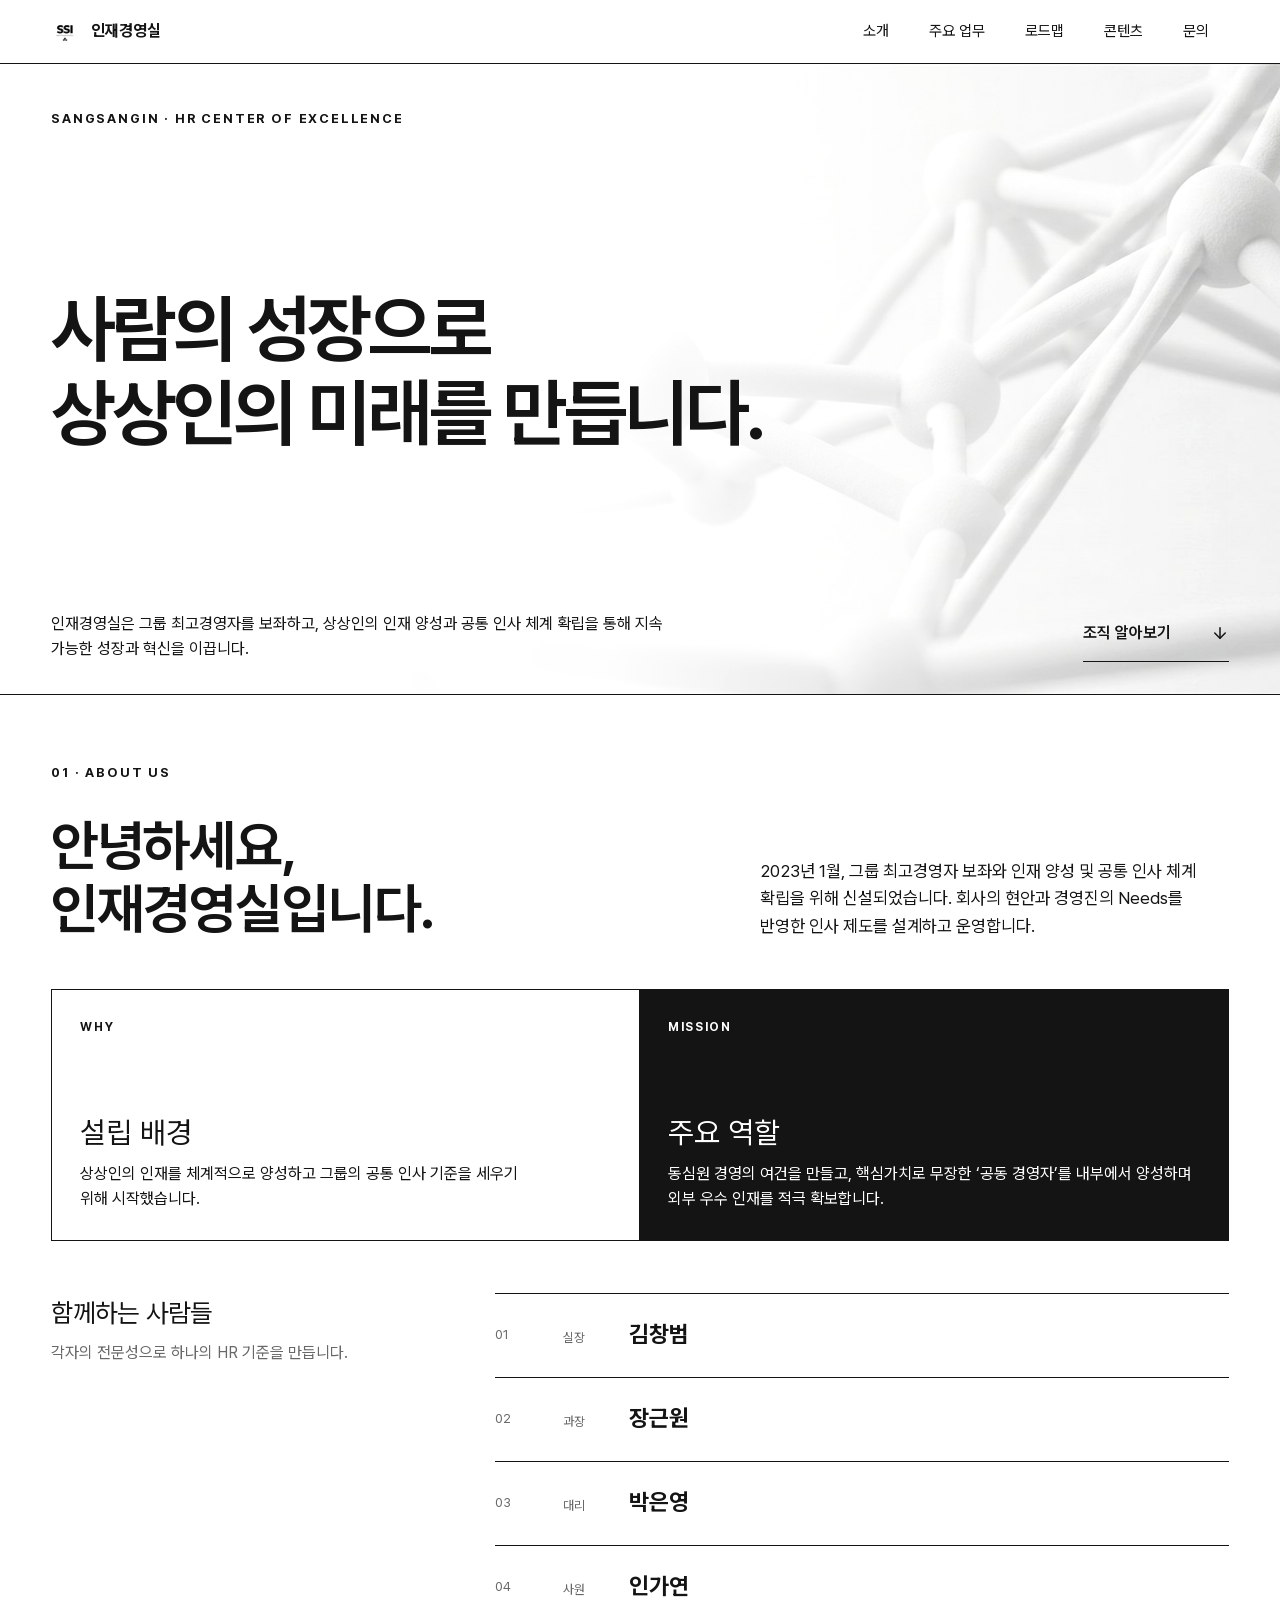
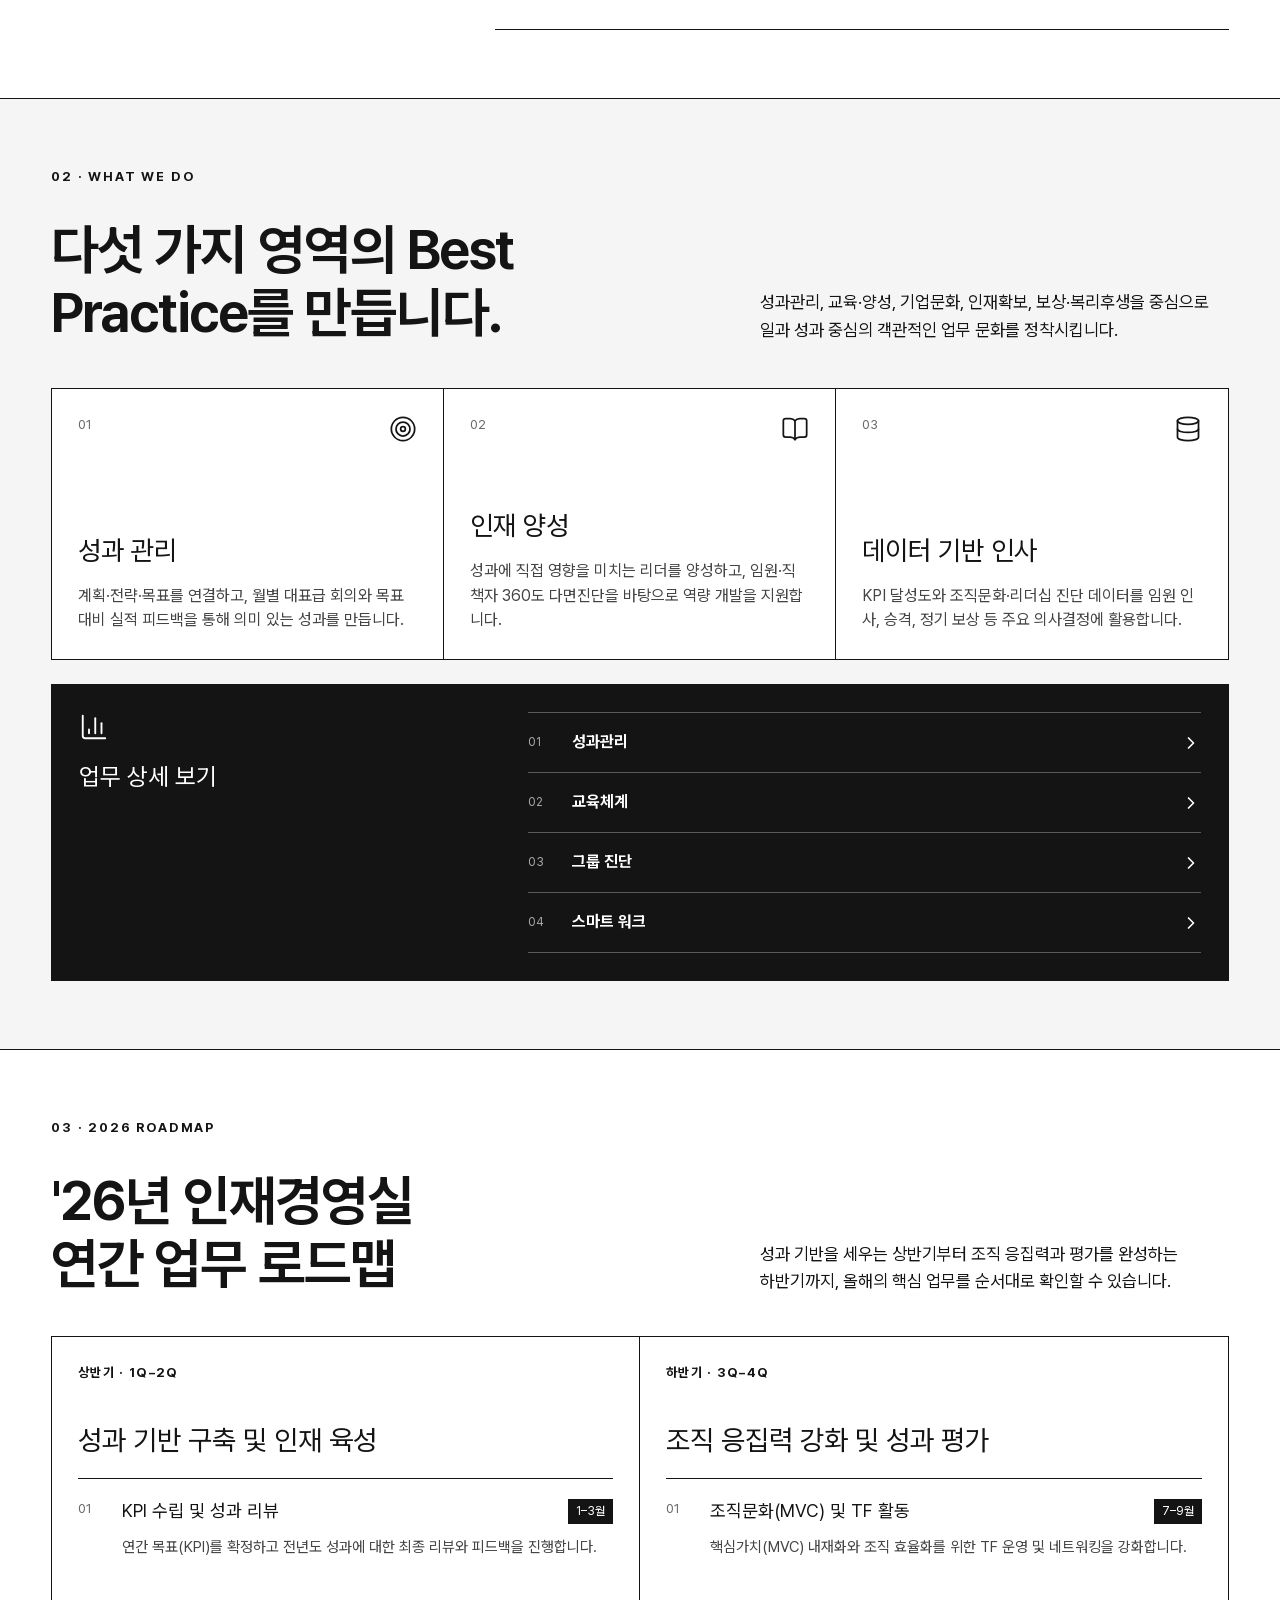
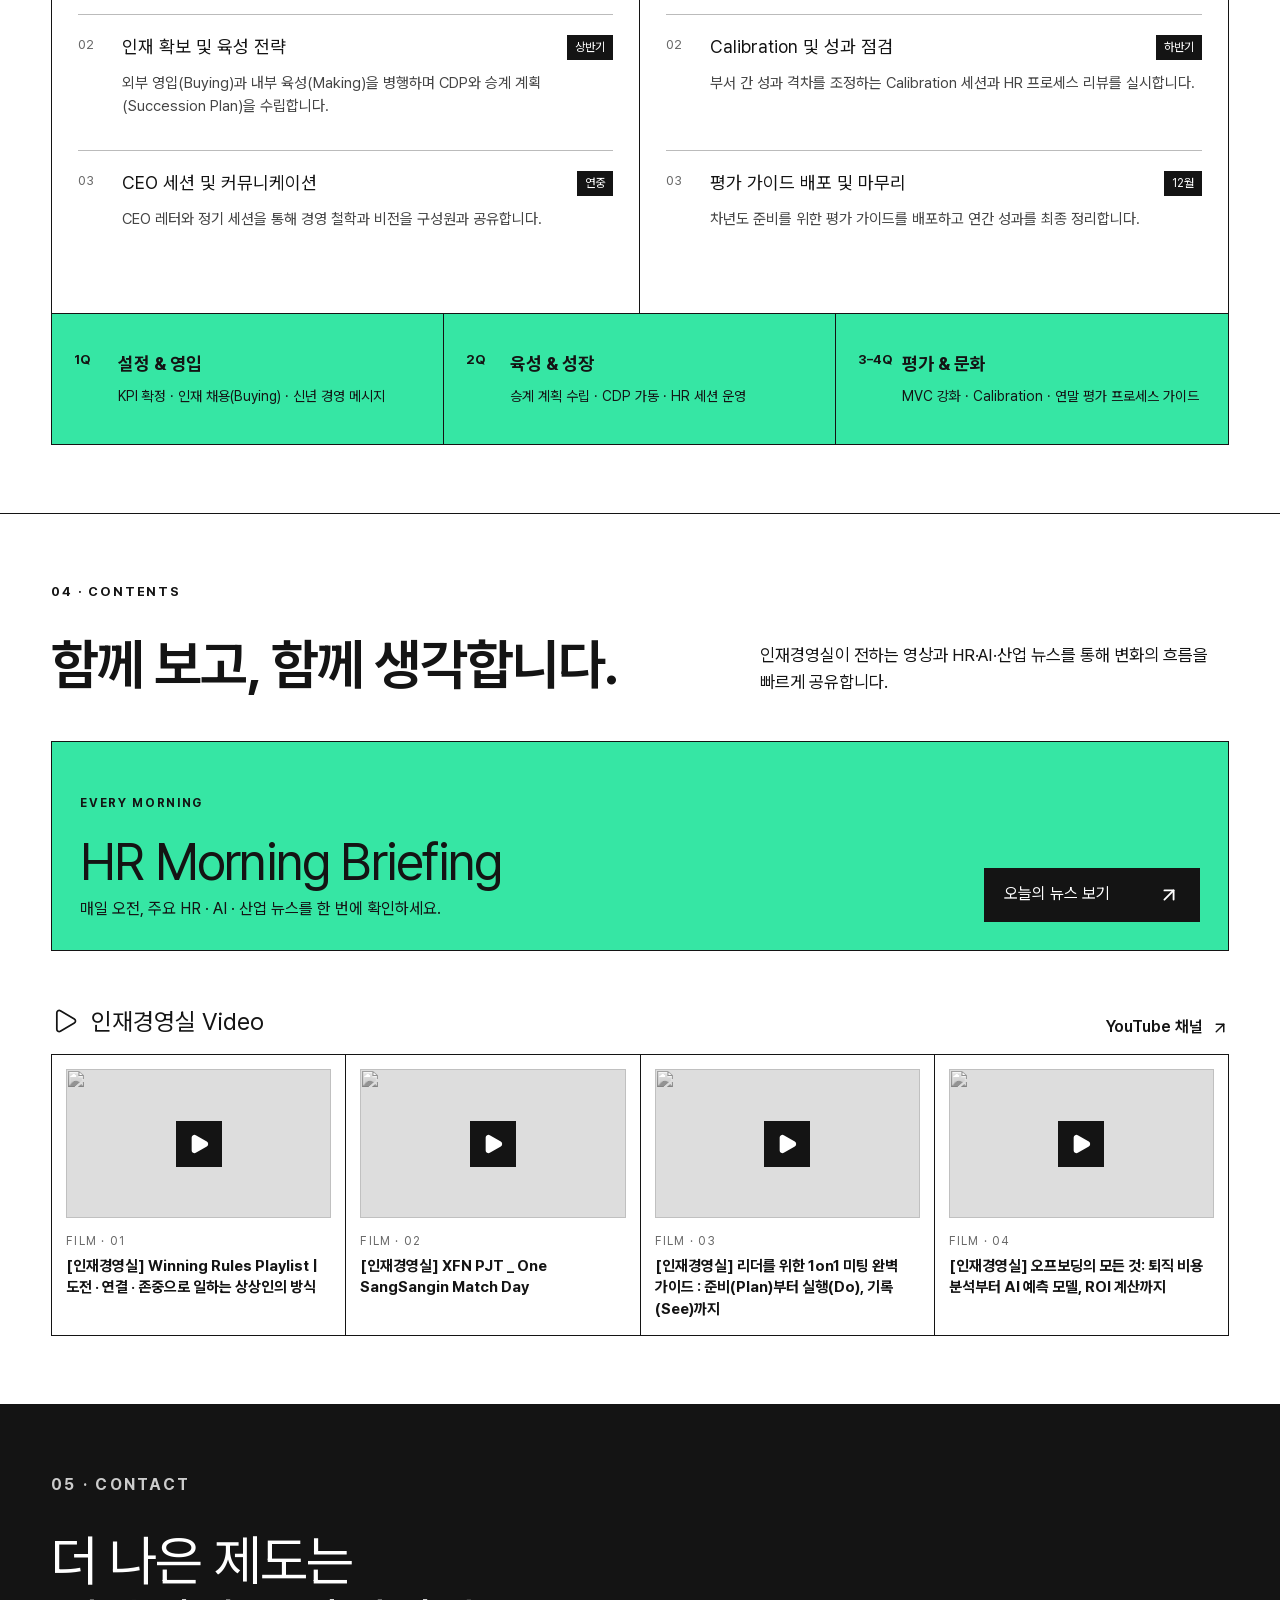
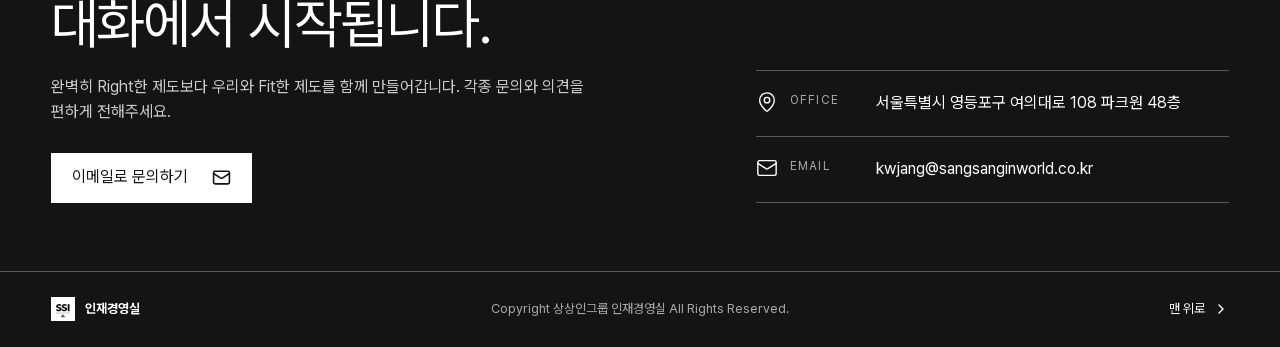
==== commit 520e8730: "Add files via upload" ====
--- a/index.html
+++ b/index.html
@@ -1,2 +1,2 @@
-<!DOCTYPE html><html lang="ko"><head><meta charSet="utf-8"/><meta name="viewport" content="width=device-width, initial-scale=1"/><link rel="preload" href="/HRcoePage/images/hr-logo.png" as="image"/><link rel="stylesheet" href="/HRcoePage/site-assets/static/css/index.CWb8vuHV.css" data-rsc-css-href="/HRcoePage/site-assets/static/css/index.CWb8vuHV.css" data-precedence="vite-rsc/importer-resources"/><link rel="modulepreload" fetchPriority="low" href="/HRcoePage/site-assets/static/chunks/index-BzYYzQUF.js"/><script src="/HRcoePage/site-assets/static/chunks/rolldown-runtime-C60lm6uB.js" type="module" async=""></script><script src="/HRcoePage/site-assets/static/chunks/framework-D_rUT4EX.js" type="module" async=""></script><link rel="modulepreload" href="/HRcoePage/site-assets/static/chunks/layout-segment-context-Dyznpi8M.js" crossorigin=""/><link rel="modulepreload" href="/HRcoePage/site-assets/static/chunks/Icon-BFIcK819.js" crossorigin=""/><title>상상인그룹 인재경영실</title><meta name="description" content="상상인그룹 인재경영실 구성원을 위한 조직 소개와 업무 허브"/><script>Object.assign(((self[Symbol.for("vinext.navigationRuntime")]??={bootstrap:{routeManifest:null},functions:{}}).bootstrap.rsc??={rsc:[]}),{params:{},nav:{"pathname":"/","searchParams":[]}})</script><link rel="modulepreload" href="/HRcoePage/site-assets/static/chunks/index-BzYYzQUF.js" />
-</head><body><main><header class="site-header"><a class="brand" href="#top" aria-label="인재경영실 홈"><img src="/HRcoePage/images/hr-logo.png" alt=""/><span>인재경영실</span></a><nav class="desktop-nav" aria-label="주요 메뉴"><a href="#about">소개</a><a href="#work">주요 업무</a><a href="#roadmap">로드맵</a><a href="#contents">콘텐츠</a><a href="#contact">문의</a></nav><details class="mobile-nav"><summary aria-label="메뉴 열기"><svg xmlns="http://www.w3.org/2000/svg" width="24" height="24" viewBox="0 0 24 24" fill="none" stroke="currentColor" stroke-width="2" stroke-linecap="round" stroke-linejoin="round" class="lucide lucide-menu menu-open" aria-hidden="true"><path d="M4 5h16"></path><path d="M4 12h16"></path><path d="M4 19h16"></path></svg><svg xmlns="http://www.w3.org/2000/svg" width="24" height="24" viewBox="0 0 24 24" fill="none" stroke="currentColor" stroke-width="2" stroke-linecap="round" stroke-linejoin="round" class="lucide lucide-x menu-close" aria-hidden="true"><path d="M18 6 6 18"></path><path d="m6 6 12 12"></path></svg></summary><nav aria-label="모바일 메뉴"><a href="#about">소개</a><a href="#work">주요 업무</a><a href="#roadmap">로드맵</a><a href="#contents">콘텐츠</a><a href="#contact">문의</a></nav></details></header><section class="hero" id="top"><div class="hero-image" aria-hidden="true"></div><div class="hero-content"><p class="eyebrow">SANGSANGIN · HR CENTER OF EXCELLENCE</p><h1><span class="title-line">사람의 성장으로</span><span class="title-line">상상인의 미래를 만듭니다.</span></h1><div class="hero-bottom"><p>인재경영실은 그룹 최고경영자를 보좌하고, 상상인의 인재 양성과 공통 인사 체계 확립을 통해 지속 가능한 성장과 혁신을 이끕니다.</p><a class="scroll-link" href="#about">조직 알아보기 <svg xmlns="http://www.w3.org/2000/svg" width="18" height="18" viewBox="0 0 24 24" fill="none" stroke="currentColor" stroke-width="2" stroke-linecap="round" stroke-linejoin="round" class="lucide lucide-arrow-down" aria-hidden="true"><path d="M12 5v14"></path><path d="m19 12-7 7-7-7"></path></svg></a></div></div></section><section class="section" id="about"><p class="section-label">01 · ABOUT US</p><div class="intro-grid"><h2>안녕하세요, 인재경영실입니다.</h2><p class="lead-copy">2023년 1월, 그룹 최고경영자 보좌와 인재 양성 및 공통 인사 체계 확립을 위해 신설되었습니다. 회사의 현안과 경영진의 Needs를 반영한 인사 제도를 설계하고 운영합니다.</p></div><div class="statement-grid"><article><span>WHY</span><h3>설립 배경</h3><p>상상인의 인재를 체계적으로 양성하고 그룹의 공통 인사 기준을 세우기 위해 시작했습니다.</p></article><article class="dark-card"><span>MISSION</span><h3>주요 역할</h3><p>동심원 경영의 여건을 만들고, 핵심가치로 무장한 ‘공동 경영자’를 내부에서 양성하며 외부 우수 인재를 적극 확보합니다.</p></article></div><div class="people-block"><div class="people-heading"><h3>함께하는 사람들</h3><p>각자의 전문성으로 하나의 HR 기준을 만듭니다.</p></div><div class="people-list"><div class="person"><span>01</span><div><small>실장</small><strong>김창범</strong></div></div><div class="person"><span>02</span><div><small>과장</small><strong>장근원</strong></div></div><div class="person"><span>03</span><div><small>대리</small><strong>박은영</strong></div></div><div class="person"><span>04</span><div><small>사원</small><strong>인가연</strong></div></div></div></div></section><section class="section work-section" id="work"><p class="section-label">02 · WHAT WE DO</p><div class="section-heading-row"><h2>다섯 가지 영역의 Best Practice를 만듭니다.</h2><p>성과관리, 교육·양성, 기업문화, 인재확보, 보상·복리후생을 중심으로 일과 성과 중심의 객관적인 업무 문화를 정착시킵니다.</p></div><div class="work-grid"><article><div class="work-card-top"><span>01</span><svg xmlns="http://www.w3.org/2000/svg" width="28" height="28" viewBox="0 0 24 24" fill="none" stroke="currentColor" stroke-width="1.5" stroke-linecap="round" stroke-linejoin="round" class="lucide lucide-target" aria-hidden="true"><circle cx="12" cy="12" r="10"></circle><circle cx="12" cy="12" r="6"></circle><circle cx="12" cy="12" r="2"></circle></svg></div><h3>성과 관리</h3><p>계획·전략·목표를 연결하고, 월별 대표급 회의와 목표 대비 실적 피드백을 통해 의미 있는 성과를 만듭니다.</p></article><article><div class="work-card-top"><span>02</span><svg xmlns="http://www.w3.org/2000/svg" width="28" height="28" viewBox="0 0 24 24" fill="none" stroke="currentColor" stroke-width="1.5" stroke-linecap="round" stroke-linejoin="round" class="lucide lucide-book-open" aria-hidden="true"><path d="M12 5v16"></path><path d="M20.001 19A2 2 0 0022 17V5a2 2 0 00-1.999-2L16 3.002A5 5 0 0012 5a5 5 0 00-4-2H4a2 2 0 00-2 2v12a2 2 0 001.999 2H8a5 5 0 014 2 5 5 0 014-2z"></path></svg></div><h3>인재 양성</h3><p>성과에 직접 영향을 미치는 리더를 양성하고, 임원·직책자 360도 다면진단을 바탕으로 역량 개발을 지원합니다.</p></article><article><div class="work-card-top"><span>03</span><svg xmlns="http://www.w3.org/2000/svg" width="28" height="28" viewBox="0 0 24 24" fill="none" stroke="currentColor" stroke-width="1.5" stroke-linecap="round" stroke-linejoin="round" class="lucide lucide-database" aria-hidden="true"><ellipse cx="12" cy="5" rx="9" ry="3"></ellipse><path d="M3 5V19A9 3 0 0 0 21 19V5"></path><path d="M3 12A9 3 0 0 0 21 12"></path></svg></div><h3>데이터 기반 인사</h3><p>KPI 달성도와 조직문화·리더십 진단 데이터를 임원 인사, 승격, 정기 보상 등 주요 의사결정에 활용합니다.</p></article></div><div class="resource-block"><div><svg xmlns="http://www.w3.org/2000/svg" width="30" height="30" viewBox="0 0 24 24" fill="none" stroke="currentColor" stroke-width="1.5" stroke-linecap="round" stroke-linejoin="round" class="lucide lucide-chart-column" aria-hidden="true"><path d="M3 3v16a2 2 0 0 0 2 2h16"></path><path d="M18 17V9"></path><path d="M13 17V5"></path><path d="M8 17v-3"></path></svg><h3>업무 상세 보기</h3></div><div class="resource-list"><a href="/HRcoePage/work/performance.html"><span>0<!-- -->1</span><strong>성과관리</strong><svg xmlns="http://www.w3.org/2000/svg" width="20" height="20" viewBox="0 0 24 24" fill="none" stroke="currentColor" stroke-width="2" stroke-linecap="round" stroke-linejoin="round" class="lucide lucide-chevron-right" aria-hidden="true"><path d="m9 18 6-6-6-6"></path></svg></a><a href="/HRcoePage/work/education.html"><span>0<!-- -->2</span><strong>교육체계</strong><svg xmlns="http://www.w3.org/2000/svg" width="20" height="20" viewBox="0 0 24 24" fill="none" stroke="currentColor" stroke-width="2" stroke-linecap="round" stroke-linejoin="round" class="lucide lucide-chevron-right" aria-hidden="true"><path d="m9 18 6-6-6-6"></path></svg></a><a href="/HRcoePage/work/diagnosis.html"><span>0<!-- -->3</span><strong>그룹 진단</strong><svg xmlns="http://www.w3.org/2000/svg" width="20" height="20" viewBox="0 0 24 24" fill="none" stroke="currentColor" stroke-width="2" stroke-linecap="round" stroke-linejoin="round" class="lucide lucide-chevron-right" aria-hidden="true"><path d="m9 18 6-6-6-6"></path></svg></a><a href="/HRcoePage/work/smart-work.html"><span>0<!-- -->4</span><strong>스마트 워크</strong><svg xmlns="http://www.w3.org/2000/svg" width="20" height="20" viewBox="0 0 24 24" fill="none" stroke="currentColor" stroke-width="2" stroke-linecap="round" stroke-linejoin="round" class="lucide lucide-chevron-right" aria-hidden="true"><path d="m9 18 6-6-6-6"></path></svg></a></div></div></section><section class="section roadmap-section" id="roadmap"><p class="section-label">03 · 2026 ROADMAP</p><div class="section-heading-row"><h2>&#x27;26년 인재경영실 연간 업무 로드맵</h2><p>성과 기반을 세우는 상반기부터 조직 응집력과 평가를 완성하는 하반기까지, 올해의 핵심 업무를 순서대로 확인할 수 있습니다.</p></div><div class="roadmap-grid"><article class="roadmap-half"><div class="roadmap-half-heading"><span>상반기 · 1Q–2Q</span><h3>성과 기반 구축 및 인재 육성</h3></div><div class="roadmap-items"><div class="roadmap-item"><div class="roadmap-number">0<!-- -->1</div><div><div class="roadmap-title-row"><h4>KPI 수립 및 성과 리뷰</h4><span>1–3월</span></div><p>연간 목표(KPI)를 확정하고 전년도 성과에 대한 최종 리뷰와 피드백을 진행합니다.</p></div></div><div class="roadmap-item"><div class="roadmap-number">0<!-- -->2</div><div><div class="roadmap-title-row"><h4>인재 확보 및 육성 전략</h4><span>상반기</span></div><p>외부 영입(Buying)과 내부 육성(Making)을 병행하며 CDP와 승계 계획(Succession Plan)을 수립합니다.</p></div></div><div class="roadmap-item"><div class="roadmap-number">0<!-- -->3</div><div><div class="roadmap-title-row"><h4>CEO 세션 및 커뮤니케이션</h4><span>연중</span></div><p>CEO 레터와 정기 세션을 통해 경영 철학과 비전을 구성원과 공유합니다.</p></div></div></div></article><article class="roadmap-half"><div class="roadmap-half-heading"><span>하반기 · 3Q–4Q</span><h3>조직 응집력 강화 및 성과 평가</h3></div><div class="roadmap-items"><div class="roadmap-item"><div class="roadmap-number">0<!-- -->1</div><div><div class="roadmap-title-row"><h4>조직문화(MVC) 및 TF 활동</h4><span>7–9월</span></div><p>핵심가치(MVC) 내재화와 조직 효율화를 위한 TF 운영 및 네트워킹을 강화합니다.</p></div></div><div class="roadmap-item"><div class="roadmap-number">0<!-- -->2</div><div><div class="roadmap-title-row"><h4>Calibration 및 성과 점검</h4><span>하반기</span></div><p>부서 간 성과 격차를 조정하는 Calibration 세션과 HR 프로세스 리뷰를 실시합니다.</p></div></div><div class="roadmap-item"><div class="roadmap-number">0<!-- -->3</div><div><div class="roadmap-title-row"><h4>평가 가이드 배포 및 마무리</h4><span>12월</span></div><p>차년도 준비를 위한 평가 가이드를 배포하고 연간 성과를 최종 정리합니다.</p></div></div></div></article></div><div class="milestones"><div><span>1Q</span><strong>설정 &amp; 영입</strong><p>KPI 확정 · 인재 채용(Buying) · 신년 경영 메시지</p></div><div><span>2Q</span><strong>육성 &amp; 성장</strong><p>승계 계획 수립 · CDP 가동 · HR 세션 운영</p></div><div><span>3–4Q</span><strong>평가 &amp; 문화</strong><p>MVC 강화 · Calibration · 연말 평가 프로세스 가이드</p></div></div></section><section class="section content-section" id="contents"><p class="section-label">04 · CONTENTS</p><div class="section-heading-row"><h2>함께 보고, 함께 생각합니다.</h2><p>인재경영실이 전하는 영상과 HR·AI·산업 뉴스를 통해 변화의 흐름을 빠르게 공유합니다.</p></div><a class="briefing-banner" href="https://goodwon89.github.io/hr-morning-briefing-/" target="_blank" rel="noreferrer"><div><span>EVERY MORNING</span><h3>HR Morning Briefing</h3><p>매일 오전, 주요 HR · AI · 산업 뉴스를 한 번에 확인하세요.</p></div><div class="briefing-action">오늘의 뉴스 보기 <svg xmlns="http://www.w3.org/2000/svg" width="22" height="22" viewBox="0 0 24 24" fill="none" stroke="currentColor" stroke-width="2" stroke-linecap="round" stroke-linejoin="round" class="lucide lucide-arrow-up-right" aria-hidden="true"><path d="M7 7h10v10"></path><path d="M7 17 17 7"></path></svg></div></a><div class="video-heading"><div><svg xmlns="http://www.w3.org/2000/svg" width="28" height="28" viewBox="0 0 24 24" fill="none" stroke="currentColor" stroke-width="1.5" stroke-linecap="round" stroke-linejoin="round" class="lucide lucide-play" aria-hidden="true"><path d="M5 5a2 2 0 0 1 3.008-1.728l11.997 6.998a2 2 0 0 1 .003 3.458l-12 7A2 2 0 0 1 5 19z"></path></svg><h3>인재경영실 Video</h3></div><a href="https://www.youtube.com/@ssiworld2023" target="_blank" rel="noreferrer">YouTube 채널 <svg xmlns="http://www.w3.org/2000/svg" width="18" height="18" viewBox="0 0 24 24" fill="none" stroke="currentColor" stroke-width="2" stroke-linecap="round" stroke-linejoin="round" class="lucide lucide-arrow-up-right" aria-hidden="true"><path d="M7 7h10v10"></path><path d="M7 17 17 7"></path></svg></a></div><div class="video-grid"><a class="video-card" href="https://www.youtube.com/watch?v=m9SLN_0EonA" target="_blank" rel="noreferrer" aria-label="[인재경영실] Winning Rules Playlist | 도전 · 연결 · 존중으로 일하는 상상인의 방식 유튜브에서 보기"><div class="video-thumbnail"><img src="https://i.ytimg.com/vi/m9SLN_0EonA/hqdefault.jpg" alt="" loading="lazy"/><span><svg xmlns="http://www.w3.org/2000/svg" width="22" height="22" viewBox="0 0 24 24" fill="currentColor" stroke="currentColor" stroke-width="2" stroke-linecap="round" stroke-linejoin="round" class="lucide lucide-play" aria-hidden="true"><path d="M5 5a2 2 0 0 1 3.008-1.728l11.997 6.998a2 2 0 0 1 .003 3.458l-12 7A2 2 0 0 1 5 19z"></path></svg></span></div><div class="video-meta"><span>FILM · 0<!-- -->1</span><strong>[인재경영실] Winning Rules Playlist | 도전 · 연결 · 존중으로 일하는 상상인의 방식</strong></div></a><a class="video-card" href="https://www.youtube.com/watch?v=ulfpNAMMtg0" target="_blank" rel="noreferrer" aria-label="[인재경영실] XFN PJT _ One SangSangin Match Day 유튜브에서 보기"><div class="video-thumbnail"><img src="https://i.ytimg.com/vi/ulfpNAMMtg0/hqdefault.jpg" alt="" loading="lazy"/><span><svg xmlns="http://www.w3.org/2000/svg" width="22" height="22" viewBox="0 0 24 24" fill="currentColor" stroke="currentColor" stroke-width="2" stroke-linecap="round" stroke-linejoin="round" class="lucide lucide-play" aria-hidden="true"><path d="M5 5a2 2 0 0 1 3.008-1.728l11.997 6.998a2 2 0 0 1 .003 3.458l-12 7A2 2 0 0 1 5 19z"></path></svg></span></div><div class="video-meta"><span>FILM · 0<!-- -->2</span><strong>[인재경영실] XFN PJT _ One SangSangin Match Day</strong></div></a><a class="video-card" href="https://www.youtube.com/watch?v=Mgg8VpUrbrE" target="_blank" rel="noreferrer" aria-label="[인재경영실] 리더를 위한 1on1 미팅 완벽 가이드 : 준비(Plan)부터 실행(Do), 기록(See)까지 유튜브에서 보기"><div class="video-thumbnail"><img src="https://i.ytimg.com/vi/Mgg8VpUrbrE/hqdefault.jpg" alt="" loading="lazy"/><span><svg xmlns="http://www.w3.org/2000/svg" width="22" height="22" viewBox="0 0 24 24" fill="currentColor" stroke="currentColor" stroke-width="2" stroke-linecap="round" stroke-linejoin="round" class="lucide lucide-play" aria-hidden="true"><path d="M5 5a2 2 0 0 1 3.008-1.728l11.997 6.998a2 2 0 0 1 .003 3.458l-12 7A2 2 0 0 1 5 19z"></path></svg></span></div><div class="video-meta"><span>FILM · 0<!-- -->3</span><strong>[인재경영실] 리더를 위한 1on1 미팅 완벽 가이드 : 준비(Plan)부터 실행(Do), 기록(See)까지</strong></div></a><a class="video-card" href="https://www.youtube.com/watch?v=gMq1LYta0pM" target="_blank" rel="noreferrer" aria-label="[인재경영실] 오프보딩의 모든 것: 퇴직 비용 분석부터 AI 예측 모델, ROI 계산까지 유튜브에서 보기"><div class="video-thumbnail"><img src="https://i.ytimg.com/vi/gMq1LYta0pM/hqdefault.jpg" alt="" loading="lazy"/><span><svg xmlns="http://www.w3.org/2000/svg" width="22" height="22" viewBox="0 0 24 24" fill="currentColor" stroke="currentColor" stroke-width="2" stroke-linecap="round" stroke-linejoin="round" class="lucide lucide-play" aria-hidden="true"><path d="M5 5a2 2 0 0 1 3.008-1.728l11.997 6.998a2 2 0 0 1 .003 3.458l-12 7A2 2 0 0 1 5 19z"></path></svg></span></div><div class="video-meta"><span>FILM · 0<!-- -->4</span><strong>[인재경영실] 오프보딩의 모든 것: 퇴직 비용 분석부터 AI 예측 모델, ROI 계산까지</strong></div></a></div></section><section class="contact-section" id="contact"><div class="contact-copy"><p class="section-label">05 · CONTACT</p><h2><span class="title-line">더 나은 제도는</span><span class="title-line">대화에서 시작됩니다.</span></h2><p>완벽히 Right한 제도보다 우리와 Fit한 제도를 함께 만들어갑니다. 각종 문의와 의견을 편하게 전해주세요.</p><a class="primary-button" href="mailto:kwjang@sangsanginworld.co.kr">이메일로 문의하기 <svg xmlns="http://www.w3.org/2000/svg" width="19" height="19" viewBox="0 0 24 24" fill="none" stroke="currentColor" stroke-width="2" stroke-linecap="round" stroke-linejoin="round" class="lucide lucide-mail" aria-hidden="true"><path d="m22 7-8.991 5.727a2 2 0 0 1-2.009 0L2 7"></path><rect x="2" y="4" width="20" height="16" rx="2"></rect></svg></a></div><div class="contact-details"><div><svg xmlns="http://www.w3.org/2000/svg" width="22" height="22" viewBox="0 0 24 24" fill="none" stroke="currentColor" stroke-width="1.5" stroke-linecap="round" stroke-linejoin="round" class="lucide lucide-map-pin" aria-hidden="true"><path d="M20 10c0 4.993-5.539 10.193-7.399 11.799a1 1 0 0 1-1.202 0C9.539 20.193 4 14.993 4 10a8 8 0 0 1 16 0"></path><circle cx="12" cy="10" r="3"></circle></svg><span>OFFICE</span><p>서울특별시 영등포구 여의대로 108 파크원 48층</p></div><div><svg xmlns="http://www.w3.org/2000/svg" width="22" height="22" viewBox="0 0 24 24" fill="none" stroke="currentColor" stroke-width="1.5" stroke-linecap="round" stroke-linejoin="round" class="lucide lucide-mail" aria-hidden="true"><path d="m22 7-8.991 5.727a2 2 0 0 1-2.009 0L2 7"></path><rect x="2" y="4" width="20" height="16" rx="2"></rect></svg><span>EMAIL</span><a href="mailto:kwjang@sangsanginworld.co.kr">kwjang@sangsanginworld.co.kr</a></div></div></section><footer><div class="footer-brand"><img src="/HRcoePage/images/hr-logo.png" alt=""/><strong>인재경영실</strong></div><p>Copyright 상상인그룹 인재경영실 All Rights Reserved.</p><a href="#top">맨 위로 <svg xmlns="http://www.w3.org/2000/svg" width="16" height="16" viewBox="0 0 24 24" fill="none" stroke="currentColor" stroke-width="2" stroke-linecap="round" stroke-linejoin="round" class="lucide lucide-chevron-right" aria-hidden="true"><path d="m9 18 6-6-6-6"></path></svg></a></footer></main><script type="module" src="/HRcoePage/site-assets/static/chunks/index-BzYYzQUF.js" id="_R_" async=""></script><script>((self[Symbol.for("vinext.navigationRuntime")]??={bootstrap:{routeManifest:null},functions:{}}).bootstrap.rsc??={rsc:[]}).rsc.push("0:{\"page:/\":\"$L1\",\"layout:/\":\"$L2\",\"route:/\":\"$L3\",\"__route\":\"route:/\",\"__interceptionContext\":null,\"__layoutIds\":[\"layout:/\"],\"__rootLayout\":\"/\",\"__bfcacheSegmentIdentities\":{\"layout:/\":\"[\\\"layout\\\",\\\"layout:/\\\",\\\"root-boundary:/\\\",\\\"\\\"]\",\"page:/\":\"[\\\"page\\\",\\\"page:/\\\",\\\"root-boundary:/\\\",\\\"\\\"]\"},\"__srcPage\":[\"page\"],\"__layoutFlags\":{\"layout:/\":\"s\"},\"__artifactCompatibility\":{\"schemaVersion\":1,\"graphVersion\":\"app-route-graph:1177fd80f83fa7b0\",\"deploymentVersion\":\"ea0897bf-f6a7-4b4c-b0ca-76a57aa22365\",\"appElementsSchemaVersion\":1,\"rscPayloadSchemaVersion\":1,\"rootBoundaryId\":\"/\",\"renderEpoch\":null}}\n")</script><script>((self[Symbol.for("vinext.navigationRuntime")]??={bootstrap:{routeManifest:null},functions:{}}).bootstrap.rsc??={rsc:[]}).rsc.push("4:I[\"8c0f216c4604\",[],\"Children\",1]\n")</script><script>((self[Symbol.for("vinext.navigationRuntime")]??={bootstrap:{routeManifest:null},functions:{}}).bootstrap.rsc??={rsc:[]}).rsc.push("5:I[\"593f344dc510\",[],\"GlobalErrorBoundary\",1]\n")</script><script>((self[Symbol.for("vinext.navigationRuntime")]??={bootstrap:{routeManifest:null},functions:{}}).bootstrap.rsc??={rsc:[]}).rsc.push("6:I[\"0b874ad30386\",[],\"default\",1]\n")</script><script>((self[Symbol.for("vinext.navigationRuntime")]??={bootstrap:{routeManifest:null},functions:{}}).bootstrap.rsc??={rsc:[]}).rsc.push("7:I[\"593f344dc510\",[],\"ErrorBoundary\",1]\n")</script><script>((self[Symbol.for("vinext.navigationRuntime")]??={bootstrap:{routeManifest:null},functions:{}}).bootstrap.rsc??={rsc:[]}).rsc.push("8:I[\"15c18cfaeeff\",[],\"LayoutSegmentProvider\",1]\n")</script><script>((self[Symbol.for("vinext.navigationRuntime")]??={bootstrap:{routeManifest:null},functions:{}}).bootstrap.rsc??={rsc:[]}).rsc.push("9:I[\"8c0f216c4604\",[],\"Slot\",1]\n")</script><script>((self[Symbol.for("vinext.navigationRuntime")]??={bootstrap:{routeManifest:null},functions:{}}).bootstrap.rsc??={rsc:[]}).rsc.push("a:I[\"593f344dc510\",[],\"NotFoundBoundary\",1]\n")</script><script>((self[Symbol.for("vinext.navigationRuntime")]??={bootstrap:{routeManifest:null},functions:{}}).bootstrap.rsc??={rsc:[]}).rsc.push("b:I[\"9276801271d6\",[],\"AppRouterScrollTarget\",1]\n")</script><script>((self[Symbol.for("vinext.navigationRuntime")]??={bootstrap:{routeManifest:null},functions:{}}).bootstrap.rsc??={rsc:[]}).rsc.push("c:I[\"593f344dc510\",[],\"RedirectBoundary\",1]\n")</script><script>((self[Symbol.for("vinext.navigationRuntime")]??={bootstrap:{routeManifest:null},functions:{}}).bootstrap.rsc??={rsc:[]}).rsc.push(":HL[\"/HRcoePage/site-assets/static/css/index.CWb8vuHV.css\",\"style\"     ]\n")</script><script>((self[Symbol.for("vinext.navigationRuntime")]??={bootstrap:{routeManifest:null},functions:{}}).bootstrap.rsc??={rsc:[]}).rsc.push("2:[[[\"$\",\"link\",\"css:/HRcoePage/site-assets/static/css/index.CWb8vuHV.css\",{\"rel\":\"stylesheet\",\"precedence\":\"vite-rsc/importer-resources\",\"href\":\"/HRcoePage/site-assets/static/css/index.CWb8vuHV.css\",\"data-rsc-css-href\":\"/HRcoePage/site-assets/static/css/index.CWb8vuHV.css\"}],\"$undefined\"],[\"$\",\"html\",null,{\"lang\":\"ko\",\"children\":[\"$\",\"body\",null,{\"children\":[\"$\",\"$L4\",null,{}]}]}]]\n")</script><script>((self[Symbol.for("vinext.navigationRuntime")]??={bootstrap:{routeManifest:null},functions:{}}).bootstrap.rsc??={rsc:[]}).rsc.push("3:[[[\"$\",\"meta\",null,{\"charSet\":\"utf-8\"}],[[\"$\",\"title\",\"0\",{\"children\":\"상상인그룹 인재경영실\"}],[\"$\",\"meta\",\"1\",{\"name\":\"description\",\"content\":\"상상인그룹 인재경영실 구성원을 위한 조직 소개와 업무 허브\"}]],[[\"$\",\"meta\",\"0\",{\"name\":\"viewport\",\"content\":\"width=device-width, initial-scale=1\"}]]],[\"$\",\"$L5\",null,{\"fallback\":\"$6\",\"children\":[\"$\",\"$L7\",null,{\"fallback\":\"$6\",\"children\":[\"$\",\"$L8\",null,{\"providerId\":\"layout:/\",\"segmentMap\":{\"children\":[]},\"children\":[\"$\",\"$L9\",null,{\"id\":\"layout:/\",\"parallelSlots\":\"$undefined\",\"children\":[\"$\",\"$La\",null,{\"resetKey\":\"\",\"fallback\":[[\"$\",\"title\",null,{\"children\":\"404: This page could not be found.\"}],[\"$\",\"div\",null,{\"style\":{\"fontFamily\":\"system-ui,\\\"Segoe UI\\\",Roboto,Helvetica,Arial,sans-serif,\\\"Apple Color Emoji\\\",\\\"Segoe UI Emoji\\\"\",\"height\":\"100vh\",\"textAlign\":\"center\",\"display\":\"flex\",\"flexDirection\":\"column\",\"alignItems\":\"center\",\"justifyContent\":\"center\"},\"children\":[\"$\",\"div\",null,{\"children\":[[\"$\",\"style\",null,{\"dangerouslySetInnerHTML\":{\"__html\":\"body{color:#000;background:#fff;margin:0}.next-error-h1{border-right:1px solid rgba(0,0,0,.3)}@media (prefers-color-scheme:dark){body{color:#fff;background:#000}.next-error-h1{border-right:1px solid rgba(255,255,255,.3)}}\"}}],[\"$\",\"h1\",null,{\"className\":\"next-error-h1\",\"style\":{\"display\":\"inline-block\",\"margin\":\"0 20px 0 0\",\"padding\":\"0 23px 0 0\",\"fontSize\":24,\"fontWeight\":500,\"verticalAlign\":\"top\",\"lineHeight\":\"49px\"},\"children\":404}],[\"$\",\"div\",null,{\"style\":{\"display\":\"inline-block\"},\"children\":[\"$\",\"h2\",null,{\"style\":{\"fontSize\":14,\"fontWeight\":400,\"lineHeight\":\"49px\",\"margin\":0},\"children\":\"This page could not be found.\"}]}]]}]}]],\"children\":[\"$\",\"$Lb\",null,{\"children\":[\"$\",\"$Lc\",null,{\"children\":[[\"$\",\"$L8\",null,{\"providerId\":\"page:/\",\"segmentMap\":{\"children\":[\"__PAGE__\"]},\"children\":[\"$\",\"$L9\",null,{\"id\":\"page:/\"}]}],null]}]}]}]}]}]}]}],null,null]\n")</script><script>((self[Symbol.for("vinext.navigationRuntime")]??={bootstrap:{routeManifest:null},functions:{}}).bootstrap.rsc??={rsc:[]}).rsc.push("d:I[\"339f946bc456\",[],\"default\",1]\n")</script><script>((self[Symbol.for("vinext.navigationRuntime")]??={bootstrap:{routeManifest:null},functions:{}}).bootstrap.rsc??={rsc:[]}).rsc.push(":HL[\"/HRcoePage/images/hr-logo.png\",\"image\"]\n")</script><script>((self[Symbol.for("vinext.navigationRuntime")]??={bootstrap:{routeManifest:null},functions:{}}).bootstrap.rsc??={rsc:[]}).rsc.push("1:[\"$\",\"main\",null,{\"children\":[[\"$\",\"header\",null,{\"className\":\"site-header\",\"children\":[[\"$\",\"a\",null,{\"className\":\"brand\",\"href\":\"#top\",\"aria-label\":\"인재경영실 홈\",\"children\":[[\"$\",\"img\",null,{\"src\":\"/HRcoePage/images/hr-logo.png\",\"alt\":\"\"}],[\"$\",\"span\",null,{\"children\":\"인재경영실\"}]]}],[\"$\",\"nav\",null,{\"className\":\"desktop-nav\",\"aria-label\":\"주요 메뉴\",\"children\":[[\"$\",\"a\",null,{\"href\":\"#about\",\"children\":\"소개\"}],[\"$\",\"a\",null,{\"href\":\"#work\",\"children\":\"주요 업무\"}],[\"$\",\"a\",null,{\"href\":\"#roadmap\",\"children\":\"로드맵\"}],[\"$\",\"a\",null,{\"href\":\"#contents\",\"children\":\"콘텐츠\"}],[\"$\",\"a\",null,{\"href\":\"#contact\",\"children\":\"문의\"}]]}],[\"$\",\"details\",null,{\"className\":\"mobile-nav\",\"children\":[[\"$\",\"summary\",null,{\"aria-label\":\"메뉴 열기\",\"children\":[[\"$\",\"$Ld\",null,{\"ref\":\"$undefined\",\"iconNode\":[[\"path\",{\"d\":\"M4 5h16\",\"key\":\"1tepv9\"}],[\"path\",{\"d\":\"M4 12h16\",\"key\":\"1lakjw\"}],[\"path\",{\"d\":\"M4 19h16\",\"key\":\"1djgab\"}]],\"className\":\"lucide-menu menu-open\",\"aria-hidden\":\"true\"}],[\"$\",\"$Ld\",null,{\"ref\":\"$undefined\",\"iconNode\":[[\"path\",{\"d\":\"M18 6 6 18\",\"key\":\"1bl5f8\"}],[\"path\",{\"d\":\"m6 6 12 12\",\"key\":\"d8bk6v\"}]],\"className\":\"lucide-x menu-close\",\"aria-hidden\":\"true\"}]]}],[\"$\",\"nav\",null,{\"aria-label\":\"모바일 메뉴\",\"children\":[[\"$\",\"a\",null,{\"href\":\"#about\",\"children\":\"소개\"}],[\"$\",\"a\",null,{\"href\":\"#work\",\"children\":\"주요 업무\"}],[\"$\",\"a\",null,{\"href\":\"#roadmap\",\"children\":\"로드맵\"}],[\"$\",\"a\",null,{\"href\":\"#contents\",\"children\":\"콘텐츠\"}],[\"$\",\"a\",null,{\"href\":\"#contact\",\"children\":\"문의\"}]]}]]}]]}],[\"$\",\"section\",null,{\"className\":\"hero\",\"id\":\"top\",\"children\":[[\"$\",\"div\",null,{\"className\":\"hero-image\",\"aria-hidden\":\"true\"}],[\"$\",\"div\",null,{\"className\":\"hero-content\",\"children\":[[\"$\",\"p\",null,{\"className\":\"eyebrow\",\"children\":\"SANGSANGIN · HR CENTER OF EXCELLENCE\"}],[\"$\",\"h1\",null,{\"children\":[[\"$\",\"span\",null,{\"className\":\"title-line\",\"children\":\"사람의 성장으로\"}],[\"$\",\"span\",null,{\"className\":\"title-line\",\"children\":\"상상인의 미래를 만듭니다.\"}]]}],[\"$\",\"div\",null,{\"className\":\"hero-bottom\",\"children\":[[\"$\",\"p\",null,{\"children\":\"인재경영실은 그룹 최고경영자를 보좌하고, 상상인의 인재 양성과 공통 인사 체계 확립을 통해 지속 가능한 성장과 혁신을 이끕니다.\"}],[\"$\",\"a\",null,{\"className\":\"scroll-link\",\"href\":\"#about\",\"children\":[\"조직 알아보기 \",[\"$\",\"$Ld\",null,{\"ref\":\"$undefined\",\"iconNode\":[[\"path\",{\"d\":\"M12 5v14\",\"key\":\"s699le\"}],[\"path\",{\"d\":\"m19 12-7 7-7-7\",\"key\":\"1idqje\"}]],\"className\":\"lucide-arrow-down\",\"size\":18,\"aria-hidden\":\"true\"}]]}]]}]]}]]}],[\"$\",\"section\",null,{\"className\":\"section\",\"id\":\"about\",\"children\":[[\"$\",\"p\",null,{\"className\":\"section-label\",\"children\":\"01 · ABOUT US\"}],[\"$\",\"div\",null,{\"className\":\"intro-grid\",\"children\":[[\"$\",\"h2\",null,{\"children\":\"안녕하세요, 인재경영실입니다.\"}],[\"$\",\"p\",null,{\"className\":\"lead-copy\",\"children\":\"2023년 1월, 그룹 최고경영자 보좌와 인재 양성 및 공통 인사 체계 확립을 위해 신설되었습니다. 회사의 현안과 경영진의 Needs를 반영한 인사 제도를 설계하고 운영합니다.\"}]]}],[\"$\",\"div\",null,{\"className\":\"statement-grid\",\"children\":[[\"$\",\"article\",null,{\"children\":[[\"$\",\"span\",null,{\"children\":\"WHY\"}],[\"$\",\"h3\",null,{\"children\":\"설립 배경\"}],[\"$\",\"p\",null,{\"children\":\"상상인의 인재를 체계적으로 양성하고 그룹의 공통 인사 기준을 세우기 위해 시작했습니다.\"}]]}],[\"$\",\"article\",null,{\"className\":\"dark-card\",\"children\":[[\"$\",\"span\",null,{\"children\":\"MISSION\"}],[\"$\",\"h3\",null,{\"children\":\"주요 역할\"}],[\"$\",\"p\",null,{\"children\":\"동심원 경영의 여건을 만들고, 핵심가치로 무장한 ‘공동 경영자’를 내부에서 양성하며 외부 우수 인재를 적극 확보합니다.\"}]]}]]}],[\"$\",\"div\",null,{\"className\":\"people-block\",\"children\":[[\"$\",\"div\",null,{\"className\":\"people-heading\",\"children\":[[\"$\",\"h3\",null,{\"children\":\"함께하는 사람들\"}],[\"$\",\"p\",null,{\"children\":\"각자의 전문성으로 하나의 HR 기준을 만듭니다.\"}]]}],[\"$\",\"div\",null,{\"className\":\"people-list\",\"children\":[[\"$\",\"div\",\"김창범\",{\"className\":\"person\",\"children\":[[\"$\",\"span\",null,{\"children\":\"01\"}],[\"$\",\"div\",null,{\"children\":[[\"$\",\"small\",null,{\"children\":\"실장\"}],[\"$\",\"strong\",null,{\"children\":\"김창범\"}]]}]]}],[\"$\",\"div\",\"장근원\",{\"className\":\"person\",\"children\":[[\"$\",\"span\",null,{\"children\":\"02\"}],[\"$\",\"div\",null,{\"children\":[[\"$\",\"small\",null,{\"children\":\"과장\"}],[\"$\",\"strong\",null,{\"children\":\"장근원\"}]]}]]}],[\"$\",\"div\",\"박은영\",{\"className\":\"person\",\"children\":[[\"$\",\"span\",null,{\"children\":\"03\"}],[\"$\",\"div\",null,{\"children\":[[\"$\",\"small\",null,{\"children\":\"대리\"}],[\"$\",\"strong\",null,{\"children\":\"박은영\"}]]}]]}],[\"$\",\"div\",\"인가연\",{\"className\":\"person\",\"children\":[[\"$\",\"span\",null,{\"children\":\"04\"}],[\"$\",\"div\",null,{\"children\":[[\"$\",\"small\",null,{\"children\":\"사원\"}],[\"$\",\"strong\",null,{\"children\":\"인가연\"}]]}]]}]]}]]}]]}],[\"$\",\"section\",null,{\"className\":\"section work-section\",\"id\":\"work\",\"children\":[[\"$\",\"p\",null,{\"className\":\"section-label\",\"children\":\"02 · WHAT WE DO\"}],[\"$\",\"div\",null,{\"className\":\"section-heading-row\",\"children\":[[\"$\",\"h2\",null,{\"children\":\"다섯 가지 영역의 Best Practice를 만듭니다.\"}],[\"$\",\"p\",null,{\"children\":\"성과관리, 교육·양성, 기업문화, 인재확보, 보상·복리후생을 중심으로 일과 성과 중심의 객관적인 업무 문화를 정착시킵니다.\"}]]}],[\"$\",\"div\",null,{\"className\":\"work-grid\",\"children\":[[\"$\",\"article\",\"성과 관리\",{\"children\":[[\"$\",\"div\",null,{\"className\":\"work-card-top\",\"children\":[[\"$\",\"span\",null,{\"children\":\"01\"}],[\"$\",\"$Ld\",null,{\"ref\":\"$undefined\",\"iconNode\":[[\"circle\",{\"cx\":\"12\",\"cy\":\"12\",\"r\":\"10\",\"key\":\"1mglay\"}],[\"circle\",{\"cx\":\"12\",\"cy\":\"12\",\"r\":\"6\",\"key\":\"1vlfrh\"}],[\"circle\",{\"cx\":\"12\",\"cy\":\"12\",\"r\":\"2\",\"key\":\"1c9p78\"}]],\"className\":\"lucide-target\",\"size\":28,\"strokeWidth\":1.5,\"aria-hidden\":\"true\"}]]}],\"$Le\",\"$Lf\"]}],\"$L10\",\"$L11\"]}],\"$L12\"]}],\"$L13\",\"$L14\",\"$L15\",\"$L16\"]}]\n")</script><script>((self[Symbol.for("vinext.navigationRuntime")]??={bootstrap:{routeManifest:null},functions:{}}).bootstrap.rsc??={rsc:[]}).rsc.push("e:[\"$\",\"h3\",null,{\"children\":\"성과 관리\"}]\n")</script><script>((self[Symbol.for("vinext.navigationRuntime")]??={bootstrap:{routeManifest:null},functions:{}}).bootstrap.rsc??={rsc:[]}).rsc.push("f:[\"$\",\"p\",null,{\"children\":\"계획·전략·목표를 연결하고, 월별 대표급 회의와 목표 대비 실적 피드백을 통해 의미 있는 성과를 만듭니다.\"}]\n")</script><script>((self[Symbol.for("vinext.navigationRuntime")]??={bootstrap:{routeManifest:null},functions:{}}).bootstrap.rsc??={rsc:[]}).rsc.push("10:[\"$\",\"article\",\"인재 양성\",{\"children\":[[\"$\",\"div\",null,{\"className\":\"work-card-top\",\"children\":[[\"$\",\"span\",null,{\"children\":\"02\"}],[\"$\",\"$Ld\",null,{\"ref\":\"$undefined\",\"iconNode\":[[\"path\",{\"d\":\"M12 5v16\",\"key\":\"1f6ucr\"}],[\"path\",{\"d\":\"M20.001 19A2 2 0 0022 17V5a2 2 0 00-1.999-2L16 3.002A5 5 0 0012 5a5 5 0 00-4-2H4a2 2 0 00-2 2v12a2 2 0 001.999 2H8a5 5 0 014 2 5 5 0 014-2z\",\"key\":\"1fyvmf\"}]],\"className\":\"lucide-book-open\",\"size\":28,\"strokeWidth\":1.5,\"aria-hidden\":\"true\"}]]}],[\"$\",\"h3\",null,{\"children\":\"인재 양성\"}],[\"$\",\"p\",null,{\"children\":\"성과에 직접 영향을 미치는 리더를 양성하고, 임원·직책자 360도 다면진단을 바탕으로 역량 개발을 지원합니다.\"}]]}]\n")</script><script>((self[Symbol.for("vinext.navigationRuntime")]??={bootstrap:{routeManifest:null},functions:{}}).bootstrap.rsc??={rsc:[]}).rsc.push("11:[\"$\",\"article\",\"데이터 기반 인사\",{\"children\":[[\"$\",\"div\",null,{\"className\":\"work-card-top\",\"children\":[[\"$\",\"span\",null,{\"children\":\"03\"}],[\"$\",\"$Ld\",null,{\"ref\":\"$undefined\",\"iconNode\":[[\"ellipse\",{\"cx\":\"12\",\"cy\":\"5\",\"rx\":\"9\",\"ry\":\"3\",\"key\":\"msslwz\"}],[\"path\",{\"d\":\"M3 5V19A9 3 0 0 0 21 19V5\",\"key\":\"1wlel7\"}],[\"path\",{\"d\":\"M3 12A9 3 0 0 0 21 12\",\"key\":\"mv7ke4\"}]],\"className\":\"lucide-database\",\"size\":28,\"strokeWidth\":1.5,\"aria-hidden\":\"true\"}]]}],[\"$\",\"h3\",null,{\"children\":\"데이터 기반 인사\"}],[\"$\",\"p\",null,{\"children\":\"KPI 달성도와 조직문화·리더십 진단 데이터를 임원 인사, 승격, 정기 보상 등 주요 의사결정에 활용합니다.\"}]]}]\n")</script><script>((self[Symbol.for("vinext.navigationRuntime")]??={bootstrap:{routeManifest:null},functions:{}}).bootstrap.rsc??={rsc:[]}).rsc.push("12:[\"$\",\"div\",null,{\"className\":\"resource-block\",\"children\":[[\"$\",\"div\",null,{\"children\":[[\"$\",\"$Ld\",null,{\"ref\":\"$undefined\",\"iconNode\":[[\"path\",{\"d\":\"M3 3v16a2 2 0 0 0 2 2h16\",\"key\":\"c24i48\"}],[\"path\",{\"d\":\"M18 17V9\",\"key\":\"2bz60n\"}],[\"path\",{\"d\":\"M13 17V5\",\"key\":\"1frdt8\"}],[\"path\",{\"d\":\"M8 17v-3\",\"key\":\"17ska0\"}]],\"className\":\"lucide-chart-column\",\"size\":30,\"strokeWidth\":1.5,\"aria-hidden\":\"true\"}],[\"$\",\"h3\",null,{\"children\":\"업무 상세 보기\"}]]}],[\"$\",\"div\",null,{\"className\":\"resource-list\",\"children\":[[\"$\",\"a\",\"성과관리\",{\"href\":\"/HRcoePage/work/performance.html\",\"children\":[[\"$\",\"span\",null,{\"children\":[\"0\",1]}],[\"$\",\"strong\",null,{\"children\":\"성과관리\"}],[\"$\",\"$Ld\",null,{\"ref\":\"$undefined\",\"iconNode\":[[\"path\",{\"d\":\"m9 18 6-6-6-6\",\"key\":\"mthhwq\"}]],\"className\":\"lucide-chevron-right\",\"size\":20,\"aria-hidden\":\"true\"}]]}],[\"$\",\"a\",\"교육체계\",{\"href\":\"/HRcoePage/work/education.html\",\"children\":[[\"$\",\"span\",null,{\"children\":[\"0\",2]}],[\"$\",\"strong\",null,{\"children\":\"교육체계\"}],[\"$\",\"$Ld\",null,{\"ref\":\"$undefined\",\"iconNode\":\"$12:props:children:1:props:children:0:props:children:2:props:iconNode\",\"className\":\"lucide-chevron-right\",\"size\":20,\"aria-hidden\":\"true\"}]]}],[\"$\",\"a\",\"그룹 진단\",{\"href\":\"/HRcoePage/work/diagnosis.html\",\"children\":[[\"$\",\"span\",null,{\"children\":[\"0\",3]}],[\"$\",\"strong\",null,{\"children\":\"그룹 진단\"}],[\"$\",\"$Ld\",null,{\"ref\":\"$undefined\",\"iconNode\":\"$12:props:children:1:props:children:0:props:children:2:props:iconNode\",\"className\":\"lucide-chevron-right\",\"size\":20,\"aria-hidden\":\"true\"}]]}],[\"$\",\"a\",\"스마트 워크\",{\"href\":\"/HRcoePage/work/smart-work.html\",\"children\":[[\"$\",\"span\",null,{\"children\":[\"0\",4]}],[\"$\",\"strong\",null,{\"children\":\"스마트 워크\"}],[\"$\",\"$Ld\",null,{\"ref\":\"$undefined\",\"iconNode\":\"$12:props:children:1:props:children:0:props:children:2:props:iconNode\",\"className\":\"lucide-chevron-right\",\"size\":20,\"aria-hidden\":\"true\"}]]}]]}]]}]\n")</script><script>((self[Symbol.for("vinext.navigationRuntime")]??={bootstrap:{routeManifest:null},functions:{}}).bootstrap.rsc??={rsc:[]}).rsc.push("13:[\"$\",\"section\",null,{\"className\":\"section roadmap-section\",\"id\":\"roadmap\",\"children\":[[\"$\",\"p\",null,{\"className\":\"section-label\",\"children\":\"03 · 2026 ROADMAP\"}],[\"$\",\"div\",null,{\"className\":\"section-heading-row\",\"children\":[[\"$\",\"h2\",null,{\"children\":\"'26년 인재경영실 연간 업무 로드맵\"}],[\"$\",\"p\",null,{\"children\":\"성과 기반을 세우는 상반기부터 조직 응집력과 평가를 완성하는 하반기까지, 올해의 핵심 업무를 순서대로 확인할 수 있습니다.\"}]]}],[\"$\",\"div\",null,{\"className\":\"roadmap-grid\",\"children\":[[\"$\",\"article\",\"상반기 · 1Q–2Q\",{\"className\":\"roadmap-half\",\"children\":[[\"$\",\"div\",null,{\"className\":\"roadmap-half-heading\",\"children\":[[\"$\",\"span\",null,{\"children\":\"상반기 · 1Q–2Q\"}],[\"$\",\"h3\",null,{\"children\":\"성과 기반 구축 및 인재 육성\"}]]}],[\"$\",\"div\",null,{\"className\":\"roadmap-items\",\"children\":[[\"$\",\"div\",\"KPI 수립 및 성과 리뷰\",{\"className\":\"roadmap-item\",\"children\":[[\"$\",\"div\",null,{\"className\":\"roadmap-number\",\"children\":[\"0\",1]}],[\"$\",\"div\",null,{\"children\":[[\"$\",\"div\",null,{\"className\":\"roadmap-title-row\",\"children\":[[\"$\",\"h4\",null,{\"children\":\"KPI 수립 및 성과 리뷰\"}],[\"$\",\"span\",null,{\"children\":\"1–3월\"}]]}],[\"$\",\"p\",null,{\"children\":\"연간 목표(KPI)를 확정하고 전년도 성과에 대한 최종 리뷰와 피드백을 진행합니다.\"}]]}]]}],[\"$\",\"div\",\"인재 확보 및 육성 전략\",{\"className\":\"roadmap-item\",\"children\":[[\"$\",\"div\",null,{\"className\":\"roadmap-number\",\"children\":[\"0\",2]}],[\"$\",\"div\",null,{\"children\":[[\"$\",\"div\",null,{\"className\":\"roadmap-title-row\",\"children\":[[\"$\",\"h4\",null,{\"children\":\"인재 확보 및 육성 전략\"}],[\"$\",\"span\",null,{\"children\":\"상반기\"}]]}],[\"$\",\"p\",null,{\"children\":\"외부 영입(Buying)과 내부 육성(Making)을 병행하며 CDP와 승계 계획(Succession Plan)을 수립합니다.\"}]]}]]}],[\"$\",\"div\",\"CEO 세션 및 커뮤니케이션\",{\"className\":\"roadmap-item\",\"children\":[[\"$\",\"div\",null,{\"className\":\"roadmap-number\",\"children\":[\"0\",3]}],[\"$\",\"div\",null,{\"children\":[[\"$\",\"div\",null,{\"className\":\"roadmap-title-row\",\"children\":[[\"$\",\"h4\",null,{\"children\":\"CEO 세션 및 커뮤니케이션\"}],[\"$\",\"span\",null,{\"children\":\"연중\"}]]}],[\"$\",\"p\",null,{\"children\":\"CEO 레터와 정기 세션을 통해 경영 철학과 비전을 구성원과 공유합니다.\"}]]}]]}]]}]]}],[\"$\",\"article\",\"하반기 · 3Q–4Q\",{\"className\":\"roadmap-half\",\"children\":[[\"$\",\"div\",null,{\"className\":\"roadmap-half-heading\",\"children\":[[\"$\",\"span\",null,{\"children\":\"하반기 · 3Q–4Q\"}],[\"$\",\"h3\",null,{\"children\":\"조직 응집력 강화 및 성과 평가\"}]]}],[\"$\",\"div\",null,{\"className\":\"roadmap-items\",\"children\":[[\"$\",\"div\",\"조직문화(MVC) 및 TF 활동\",{\"className\":\"roadmap-item\",\"children\":[[\"$\",\"div\",null,{\"className\":\"roadmap-number\",\"children\":[\"0\",1]}],[\"$\",\"div\",null,{\"children\":[[\"$\",\"div\",null,{\"className\":\"roadmap-title-row\",\"children\":[[\"$\",\"h4\",null,{\"children\":\"조직문화(MVC) 및 TF 활동\"}],[\"$\",\"span\",null,{\"children\":\"7–9월\"}]]}],[\"$\",\"p\",null,{\"children\":\"핵심가치(MVC) 내재화와 조직 효율화를 위한 TF 운영 및 네트워킹을 강화합니다.\"}]]}]]}],[\"$\",\"div\",\"Calibration 및 성과 점검\",{\"className\":\"roadmap-item\",\"children\":[[\"$\",\"div\",null,{\"className\":\"roadmap-number\",\"children\":[\"0\",2]}],[\"$\",\"div\",null,{\"children\":[[\"$\",\"div\",null,{\"className\":\"roadmap-title-row\",\"children\":[[\"$\",\"h4\",null,{\"children\":\"Calibration 및 성과 점검\"}],[\"$\",\"span\",null,{\"children\":\"하반기\"}]]}],[\"$\",\"p\",null,{\"children\":\"부서 간 성과 격차를 조정하는 Calibration 세션과 HR 프로세스 리뷰를 실시합니다.\"}]]}]]}],[\"$\",\"div\",\"평가 가이드 배포 및 마무리\",{\"className\":\"roadmap-item\",\"children\":[[\"$\",\"div\",null,{\"className\":\"roadmap-number\",\"children\":[\"0\",3]}],[\"$\",\"div\",null,{\"children\":[[\"$\",\"div\",null,{\"className\":\"roadmap-title-row\",\"children\":[[\"$\",\"h4\",null,{\"children\":\"평가 가이드 배포 및 마무리\"}],[\"$\",\"span\",null,{\"children\":\"12월\"}]]}],[\"$\",\"p\",null,{\"children\":\"차년도 준비를 위한 평가 가이드를 배포하고 연간 성과를 최종 정리합니다.\"}]]}]]}]]}]]}]]}],[\"$\",\"div\",null,{\"className\":\"milestones\",\"children\":[[\"$\",\"div\",null,{\"children\":[[\"$\",\"span\",null,{\"children\":\"1Q\"}],[\"$\",\"strong\",null,{\"children\":\"설정 \u0026 영입\"}],[\"$\",\"p\",null,{\"children\":\"KPI 확정 · 인재 채용(Buying) · 신년 경영 메시지\"}]]}],[\"$\",\"div\",null,{\"children\":[[\"$\",\"span\",null,{\"children\":\"2Q\"}],[\"$\",\"strong\",null,{\"children\":\"육성 \u0026 성장\"}],[\"$\",\"p\",null,{\"children\":\"승계 계획 수립 · CDP 가동 · HR 세션 운영\"}]]}],[\"$\",\"div\",null,{\"children\":[[\"$\",\"span\",null,{\"children\":\"3–4Q\"}],[\"$\",\"strong\",null,{\"children\":\"평가 \u0026 문화\"}],[\"$\",\"p\",null,{\"children\":\"MVC 강화 · Calibration · 연말 평가 프로세스 가이드\"}]]}]]}]]}]\n")</script><script>((self[Symbol.for("vinext.navigationRuntime")]??={bootstrap:{routeManifest:null},functions:{}}).bootstrap.rsc??={rsc:[]}).rsc.push("14:[\"$\",\"section\",null,{\"className\":\"section content-section\",\"id\":\"contents\",\"children\":[[\"$\",\"p\",null,{\"className\":\"section-label\",\"children\":\"04 · CONTENTS\"}],[\"$\",\"div\",null,{\"className\":\"section-heading-row\",\"children\":[[\"$\",\"h2\",null,{\"children\":\"함께 보고, 함께 생각합니다.\"}],[\"$\",\"p\",null,{\"children\":\"인재경영실이 전하는 영상과 HR·AI·산업 뉴스를 통해 변화의 흐름을 빠르게 공유합니다.\"}]]}],[\"$\",\"a\",null,{\"className\":\"briefing-banner\",\"href\":\"https://goodwon89.github.io/hr-morning-briefing-/\",\"target\":\"_blank\",\"rel\":\"noreferrer\",\"children\":[[\"$\",\"div\",null,{\"children\":[[\"$\",\"span\",null,{\"children\":\"EVERY MORNING\"}],[\"$\",\"h3\",null,{\"children\":\"HR Morning Briefing\"}],[\"$\",\"p\",null,{\"children\":\"매일 오전, 주요 HR · AI · 산업 뉴스를 한 번에 확인하세요.\"}]]}],[\"$\",\"div\",null,{\"className\":\"briefing-action\",\"children\":[\"오늘의 뉴스 보기 \",[\"$\",\"$Ld\",null,{\"ref\":\"$undefined\",\"iconNode\":[[\"path\",{\"d\":\"M7 7h10v10\",\"key\":\"1tivn9\"}],[\"path\",{\"d\":\"M7 17 17 7\",\"key\":\"1vkiza\"}]],\"className\":\"lucide-arrow-up-right\",\"size\":22,\"aria-hidden\":\"true\"}]]}]]}],[\"$\",\"div\",null,{\"className\":\"video-heading\",\"children\":[[\"$\",\"div\",null,{\"children\":[[\"$\",\"$Ld\",null,{\"ref\":\"$undefined\",\"iconNode\":[[\"path\",{\"d\":\"M5 5a2 2 0 0 1 3.008-1.728l11.997 6.998a2 2 0 0 1 .003 3.458l-12 7A2 2 0 0 1 5 19z\",\"key\":\"10ikf1\"}]],\"className\":\"lucide-play\",\"size\":28,\"strokeWidth\":1.5,\"aria-hidden\":\"true\"}],[\"$\",\"h3\",null,{\"children\":\"인재경영실 Video\"}]]}],[\"$\",\"a\",null,{\"href\":\"https://www.youtube.com/@ssiworld2023\",\"target\":\"_blank\",\"rel\":\"noreferrer\",\"children\":[\"YouTube 채널 \",[\"$\",\"$Ld\",null,{\"ref\":\"$undefined\",\"iconNode\":\"$14:props:children:2:props:children:1:props:children:1:props:iconNode\",\"className\":\"lucide-arrow-up-right\",\"size\":18,\"aria-hidden\":\"true\"}]]}]]}],[\"$\",\"div\",null,{\"className\":\"video-grid\",\"children\":[[\"$\",\"a\",\"m9SLN_0EonA\",{\"className\":\"video-card\",\"href\":\"https://www.youtube.com/watch?v=m9SLN_0EonA\",\"target\":\"_blank\",\"rel\":\"noreferrer\",\"aria-label\":\"[인재경영실] Winning Rules Playlist | 도전 · 연결 · 존중으로 일하는 상상인의 방식 유튜브에서 보기\",\"children\":[[\"$\",\"div\",null,{\"className\":\"video-thumbnail\",\"children\":[[\"$\",\"img\",null,{\"src\":\"https://i.ytimg.com/vi/m9SLN_0EonA/hqdefault.jpg\",\"alt\":\"\",\"loading\":\"lazy\"}],[\"$\",\"span\",null,{\"children\":[\"$\",\"$Ld\",null,{\"ref\":\"$undefined\",\"iconNode\":\"$14:props:children:3:props:children:0:props:children:0:props:iconNode\",\"className\":\"lucide-play\",\"size\":22,\"fill\":\"currentColor\",\"aria-hidden\":\"true\"}]}]]}],[\"$\",\"div\",null,{\"className\":\"video-meta\",\"children\":[[\"$\",\"span\",null,{\"children\":[\"FILM · 0\",1]}],[\"$\",\"strong\",null,{\"children\":\"[인재경영실] Winning Rules Playlist | 도전 · 연결 · 존중으로 일하는 상상인의 방식\"}]]}]]}],[\"$\",\"a\",\"ulfpNAMMtg0\",{\"className\":\"video-card\",\"href\":\"https://www.youtube.com/watch?v=ulfpNAMMtg0\",\"target\":\"_blank\",\"rel\":\"noreferrer\",\"aria-label\":\"[인재경영실] XFN PJT _ One SangSangin Match Day 유튜브에서 보기\",\"children\":[[\"$\",\"div\",null,{\"className\":\"video-thumbnail\",\"children\":[[\"$\",\"img\",null,{\"src\":\"https://i.ytimg.com/vi/ulfpNAMMtg0/hqdefault.jpg\",\"alt\":\"\",\"loading\":\"lazy\"}],[\"$\",\"span\",null,{\"children\":[\"$\",\"$Ld\",null,{\"ref\":\"$undefined\",\"iconNode\":\"$14:props:children:3:props:children:0:props:children:0:props:iconNode\",\"className\":\"lucide-play\",\"size\":22,\"fill\":\"currentColor\",\"aria-hidden\":\"true\"}]}]]}],[\"$\",\"div\",null,{\"className\":\"video-meta\",\"children\":[[\"$\",\"span\",null,{\"children\":[\"FILM · 0\",2]}],[\"$\",\"strong\",null,{\"children\":\"[인재경영실] XFN PJT _ One SangSangin Match Day\"}]]}]]}],[\"$\",\"a\",\"Mgg8VpUrbrE\",{\"className\":\"video-card\",\"href\":\"https://www.youtube.com/watch?v=Mgg8VpUrbrE\",\"target\":\"_blank\",\"rel\":\"noreferrer\",\"aria-label\":\"[인재경영실] 리더를 위한 1on1 미팅 완벽 가이드 : 준비(Plan)부터 실행(Do), 기록(See)까지 유튜브에서 보기\",\"children\":[[\"$\",\"div\",null,{\"className\":\"video-thumbnail\",\"children\":[[\"$\",\"img\",null,{\"src\":\"https://i.ytimg.com/vi/Mgg8VpUrbrE/hqdefault.jpg\",\"alt\":\"\",\"loading\":\"lazy\"}],[\"$\",\"span\",null,{\"children\":[\"$\",\"$Ld\",null,{\"ref\":\"$undefined\",\"iconNode\":\"$14:props:children:3:props:children:0:props:children:0:props:iconNode\",\"className\":\"lucide-play\",\"size\":22,\"fill\":\"currentColor\",\"aria-hidden\":\"true\"}]}]]}],[\"$\",\"div\",null,{\"className\":\"video-meta\",\"children\":[[\"$\",\"span\",null,{\"children\":[\"FILM · 0\",3]}],[\"$\",\"strong\",null,{\"children\":\"[인재경영실] 리더를 위한 1on1 미팅 완벽 가이드 : 준비(Plan)부터 실행(Do), 기록(See)까지\"}]]}]]}],[\"$\",\"a\",\"gMq1LYta0pM\",{\"className\":\"video-card\",\"href\":\"https://www.youtube.com/watch?v=gMq1LYta0pM\",\"target\":\"_blank\",\"rel\":\"noreferrer\",\"aria-label\":\"[인재경영실] 오프보딩의 모든 것: 퇴직 비용 분석부터 AI 예측 모델, ROI 계산까지 유튜브에서 보기\",\"children\":[[\"$\",\"div\",null,{\"className\":\"video-thumbnail\",\"children\":[[\"$\",\"img\",null,{\"src\":\"https://i.ytimg.com/vi/gMq1LYta0pM/hqdefault.jpg\",\"alt\":\"\",\"loading\":\"lazy\"}],[\"$\",\"span\",null,{\"children\":[\"$\",\"$Ld\",null,{\"ref\":\"$undefined\",\"iconNode\":\"$14:props:children:3:props:children:0:props:children:0:props:iconNode\",\"className\":\"lucide-play\",\"size\":22,\"fill\":\"currentColor\",\"aria-hidden\":\"true\"}]}]]}],[\"$\",\"div\",null,{\"className\":\"video-meta\",\"children\":[[\"$\",\"span\",null,{\"children\":[\"FILM · 0\",4]}],[\"$\",\"strong\",null,{\"children\":\"[인재경영실] 오프보딩의 모든 것: 퇴직 비용 분석부터 AI 예측 모델, ROI 계산까지\"}]]}]]}]]}]]}]\n")</script><script>((self[Symbol.for("vinext.navigationRuntime")]??={bootstrap:{routeManifest:null},functions:{}}).bootstrap.rsc??={rsc:[]}).rsc.push("15:[\"$\",\"section\",null,{\"className\":\"contact-section\",\"id\":\"contact\",\"children\":[[\"$\",\"div\",null,{\"className\":\"contact-copy\",\"children\":[[\"$\",\"p\",null,{\"className\":\"section-label\",\"children\":\"05 · CONTACT\"}],[\"$\",\"h2\",null,{\"children\":[[\"$\",\"span\",null,{\"className\":\"title-line\",\"children\":\"더 나은 제도는\"}],[\"$\",\"span\",null,{\"className\":\"title-line\",\"children\":\"대화에서 시작됩니다.\"}]]}],[\"$\",\"p\",null,{\"children\":\"완벽히 Right한 제도보다 우리와 Fit한 제도를 함께 만들어갑니다. 각종 문의와 의견을 편하게 전해주세요.\"}],[\"$\",\"a\",null,{\"className\":\"primary-button\",\"href\":\"mailto:kwjang@sangsanginworld.co.kr\",\"children\":[\"이메일로 문의하기 \",[\"$\",\"$Ld\",null,{\"ref\":\"$undefined\",\"iconNode\":[[\"path\",{\"d\":\"m22 7-8.991 5.727a2 2 0 0 1-2.009 0L2 7\",\"key\":\"132q7q\"}],[\"rect\",{\"x\":\"2\",\"y\":\"4\",\"width\":\"20\",\"height\":\"16\",\"rx\":\"2\",\"key\":\"izxlao\"}]],\"className\":\"lucide-mail\",\"size\":19,\"aria-hidden\":\"true\"}]]}]]}],[\"$\",\"div\",null,{\"className\":\"contact-details\",\"children\":[[\"$\",\"div\",null,{\"children\":[[\"$\",\"$Ld\",null,{\"ref\":\"$undefined\",\"iconNode\":[[\"path\",{\"d\":\"M20 10c0 4.993-5.539 10.193-7.399 11.799a1 1 0 0 1-1.202 0C9.539 20.193 4 14.993 4 10a8 8 0 0 1 16 0\",\"key\":\"1r0f0z\"}],[\"circle\",{\"cx\":\"12\",\"cy\":\"10\",\"r\":\"3\",\"key\":\"ilqhr7\"}]],\"className\":\"lucide-map-pin\",\"size\":22,\"strokeWidth\":1.5,\"aria-hidden\":\"true\"}],[\"$\",\"span\",null,{\"children\":\"OFFICE\"}],[\"$\",\"p\",null,{\"children\":\"서울특별시 영등포구 여의대로 108 파크원 48층\"}]]}],[\"$\",\"div\",null,{\"children\":[[\"$\",\"$Ld\",null,{\"ref\":\"$undefined\",\"iconNode\":\"$15:props:children:0:props:children:3:props:children:1:props:iconNode\",\"className\":\"lucide-mail\",\"size\":22,\"strokeWidth\":1.5,\"aria-hidden\":\"true\"}],[\"$\",\"span\",null,{\"children\":\"EMAIL\"}],[\"$\",\"a\",null,{\"href\":\"mailto:kwjang@sangsanginworld.co.kr\",\"children\":\"kwjang@sangsanginworld.co.kr\"}]]}]]}]]}]\n")</script><script>((self[Symbol.for("vinext.navigationRuntime")]??={bootstrap:{routeManifest:null},functions:{}}).bootstrap.rsc??={rsc:[]}).rsc.push("16:[\"$\",\"footer\",null,{\"children\":[[\"$\",\"div\",null,{\"className\":\"footer-brand\",\"children\":[[\"$\",\"img\",null,{\"src\":\"/HRcoePage/images/hr-logo.png\",\"alt\":\"\"}],[\"$\",\"strong\",null,{\"children\":\"인재경영실\"}]]}],[\"$\",\"p\",null,{\"children\":\"Copyright 상상인그룹 인재경영실 All Rights Reserved.\"}],[\"$\",\"a\",null,{\"href\":\"#top\",\"children\":[\"맨 위로 \",[\"$\",\"$Ld\",null,{\"ref\":\"$undefined\",\"iconNode\":\"$12:props:children:1:props:children:0:props:children:2:props:iconNode\",\"className\":\"lucide-chevron-right\",\"size\":16,\"aria-hidden\":\"true\"}]]}]]}]\n")</script><script>Object.assign(((self[Symbol.for("vinext.navigationRuntime")]??={bootstrap:{routeManifest:null},functions:{}}).bootstrap.rsc??={rsc:[]}),{"initialCacheKind":"static"});((self[Symbol.for("vinext.navigationRuntime")]??={bootstrap:{routeManifest:null},functions:{}}).bootstrap.rsc??={rsc:[]}).done=true</script></body></html>+<!DOCTYPE html><html lang="ko"><head><meta charSet="utf-8"/><meta name="viewport" content="width=device-width, initial-scale=1"/><link rel="preload" href="images/hr-logo.png" as="image"/><link rel="stylesheet" href="site-assets/static/css/index.CWb8vuHV.css" data-rsc-css-href="site-assets/static/css/index.CWb8vuHV.css" data-precedence="vite-rsc/importer-resources"/><title>상상인그룹 인재경영실</title><meta name="description" content="상상인그룹 인재경영실 구성원을 위한 조직 소개와 업무 허브"/>
+</head><body><main><header class="site-header"><a class="brand" href="#top" aria-label="인재경영실 홈"><img src="images/hr-logo.png" alt=""/><span>인재경영실</span></a><nav class="desktop-nav" aria-label="주요 메뉴"><a href="#about">소개</a><a href="#work">주요 업무</a><a href="#roadmap">로드맵</a><a href="#contents">콘텐츠</a><a href="#contact">문의</a></nav><details class="mobile-nav"><summary aria-label="메뉴 열기"><svg xmlns="http://www.w3.org/2000/svg" width="24" height="24" viewBox="0 0 24 24" fill="none" stroke="currentColor" stroke-width="2" stroke-linecap="round" stroke-linejoin="round" class="lucide lucide-menu menu-open" aria-hidden="true"><path d="M4 5h16"></path><path d="M4 12h16"></path><path d="M4 19h16"></path></svg><svg xmlns="http://www.w3.org/2000/svg" width="24" height="24" viewBox="0 0 24 24" fill="none" stroke="currentColor" stroke-width="2" stroke-linecap="round" stroke-linejoin="round" class="lucide lucide-x menu-close" aria-hidden="true"><path d="M18 6 6 18"></path><path d="m6 6 12 12"></path></svg></summary><nav aria-label="모바일 메뉴"><a href="#about">소개</a><a href="#work">주요 업무</a><a href="#roadmap">로드맵</a><a href="#contents">콘텐츠</a><a href="#contact">문의</a></nav></details></header><section class="hero" id="top"><div class="hero-image" aria-hidden="true"></div><div class="hero-content"><p class="eyebrow">SANGSANGIN · HR CENTER OF EXCELLENCE</p><h1><span class="title-line">사람의 성장으로</span><span class="title-line">상상인의 미래를 만듭니다.</span></h1><div class="hero-bottom"><p>인재경영실은 그룹 최고경영자를 보좌하고, 상상인의 인재 양성과 공통 인사 체계 확립을 통해 지속 가능한 성장과 혁신을 이끕니다.</p><a class="scroll-link" href="#about">조직 알아보기 <svg xmlns="http://www.w3.org/2000/svg" width="18" height="18" viewBox="0 0 24 24" fill="none" stroke="currentColor" stroke-width="2" stroke-linecap="round" stroke-linejoin="round" class="lucide lucide-arrow-down" aria-hidden="true"><path d="M12 5v14"></path><path d="m19 12-7 7-7-7"></path></svg></a></div></div></section><section class="section" id="about"><p class="section-label">01 · ABOUT US</p><div class="intro-grid"><h2>안녕하세요, 인재경영실입니다.</h2><p class="lead-copy">2023년 1월, 그룹 최고경영자 보좌와 인재 양성 및 공통 인사 체계 확립을 위해 신설되었습니다. 회사의 현안과 경영진의 Needs를 반영한 인사 제도를 설계하고 운영합니다.</p></div><div class="statement-grid"><article><span>WHY</span><h3>설립 배경</h3><p>상상인의 인재를 체계적으로 양성하고 그룹의 공통 인사 기준을 세우기 위해 시작했습니다.</p></article><article class="dark-card"><span>MISSION</span><h3>주요 역할</h3><p>동심원 경영의 여건을 만들고, 핵심가치로 무장한 ‘공동 경영자’를 내부에서 양성하며 외부 우수 인재를 적극 확보합니다.</p></article></div><div class="people-block"><div class="people-heading"><h3>함께하는 사람들</h3><p>각자의 전문성으로 하나의 HR 기준을 만듭니다.</p></div><div class="people-list"><div class="person"><span>01</span><div><small>실장</small><strong>김창범</strong></div></div><div class="person"><span>02</span><div><small>과장</small><strong>장근원</strong></div></div><div class="person"><span>03</span><div><small>대리</small><strong>박은영</strong></div></div><div class="person"><span>04</span><div><small>사원</small><strong>인가연</strong></div></div></div></div></section><section class="section work-section" id="work"><p class="section-label">02 · WHAT WE DO</p><div class="section-heading-row"><h2>다섯 가지 영역의 Best Practice를 만듭니다.</h2><p>성과관리, 교육·양성, 기업문화, 인재확보, 보상·복리후생을 중심으로 일과 성과 중심의 객관적인 업무 문화를 정착시킵니다.</p></div><div class="work-grid"><article><div class="work-card-top"><span>01</span><svg xmlns="http://www.w3.org/2000/svg" width="28" height="28" viewBox="0 0 24 24" fill="none" stroke="currentColor" stroke-width="1.5" stroke-linecap="round" stroke-linejoin="round" class="lucide lucide-target" aria-hidden="true"><circle cx="12" cy="12" r="10"></circle><circle cx="12" cy="12" r="6"></circle><circle cx="12" cy="12" r="2"></circle></svg></div><h3>성과 관리</h3><p>계획·전략·목표를 연결하고, 월별 대표급 회의와 목표 대비 실적 피드백을 통해 의미 있는 성과를 만듭니다.</p></article><article><div class="work-card-top"><span>02</span><svg xmlns="http://www.w3.org/2000/svg" width="28" height="28" viewBox="0 0 24 24" fill="none" stroke="currentColor" stroke-width="1.5" stroke-linecap="round" stroke-linejoin="round" class="lucide lucide-book-open" aria-hidden="true"><path d="M12 5v16"></path><path d="M20.001 19A2 2 0 0022 17V5a2 2 0 00-1.999-2L16 3.002A5 5 0 0012 5a5 5 0 00-4-2H4a2 2 0 00-2 2v12a2 2 0 001.999 2H8a5 5 0 014 2 5 5 0 014-2z"></path></svg></div><h3>인재 양성</h3><p>성과에 직접 영향을 미치는 리더를 양성하고, 임원·직책자 360도 다면진단을 바탕으로 역량 개발을 지원합니다.</p></article><article><div class="work-card-top"><span>03</span><svg xmlns="http://www.w3.org/2000/svg" width="28" height="28" viewBox="0 0 24 24" fill="none" stroke="currentColor" stroke-width="1.5" stroke-linecap="round" stroke-linejoin="round" class="lucide lucide-database" aria-hidden="true"><ellipse cx="12" cy="5" rx="9" ry="3"></ellipse><path d="M3 5V19A9 3 0 0 0 21 19V5"></path><path d="M3 12A9 3 0 0 0 21 12"></path></svg></div><h3>데이터 기반 인사</h3><p>KPI 달성도와 조직문화·리더십 진단 데이터를 임원 인사, 승격, 정기 보상 등 주요 의사결정에 활용합니다.</p></article></div><div class="resource-block"><div><svg xmlns="http://www.w3.org/2000/svg" width="30" height="30" viewBox="0 0 24 24" fill="none" stroke="currentColor" stroke-width="1.5" stroke-linecap="round" stroke-linejoin="round" class="lucide lucide-chart-column" aria-hidden="true"><path d="M3 3v16a2 2 0 0 0 2 2h16"></path><path d="M18 17V9"></path><path d="M13 17V5"></path><path d="M8 17v-3"></path></svg><h3>업무 상세 보기</h3></div><div class="resource-list"><a href="work/performance.html"><span>0<!-- -->1</span><strong>성과관리</strong><svg xmlns="http://www.w3.org/2000/svg" width="20" height="20" viewBox="0 0 24 24" fill="none" stroke="currentColor" stroke-width="2" stroke-linecap="round" stroke-linejoin="round" class="lucide lucide-chevron-right" aria-hidden="true"><path d="m9 18 6-6-6-6"></path></svg></a><a href="work/education.html"><span>0<!-- -->2</span><strong>교육체계</strong><svg xmlns="http://www.w3.org/2000/svg" width="20" height="20" viewBox="0 0 24 24" fill="none" stroke="currentColor" stroke-width="2" stroke-linecap="round" stroke-linejoin="round" class="lucide lucide-chevron-right" aria-hidden="true"><path d="m9 18 6-6-6-6"></path></svg></a><a href="work/diagnosis.html"><span>0<!-- -->3</span><strong>그룹 진단</strong><svg xmlns="http://www.w3.org/2000/svg" width="20" height="20" viewBox="0 0 24 24" fill="none" stroke="currentColor" stroke-width="2" stroke-linecap="round" stroke-linejoin="round" class="lucide lucide-chevron-right" aria-hidden="true"><path d="m9 18 6-6-6-6"></path></svg></a><a href="work/smart-work.html"><span>0<!-- -->4</span><strong>스마트 워크</strong><svg xmlns="http://www.w3.org/2000/svg" width="20" height="20" viewBox="0 0 24 24" fill="none" stroke="currentColor" stroke-width="2" stroke-linecap="round" stroke-linejoin="round" class="lucide lucide-chevron-right" aria-hidden="true"><path d="m9 18 6-6-6-6"></path></svg></a></div></div></section><section class="section roadmap-section" id="roadmap"><p class="section-label">03 · 2026 ROADMAP</p><div class="section-heading-row"><h2>&#x27;26년 인재경영실 연간 업무 로드맵</h2><p>성과 기반을 세우는 상반기부터 조직 응집력과 평가를 완성하는 하반기까지, 올해의 핵심 업무를 순서대로 확인할 수 있습니다.</p></div><div class="roadmap-grid"><article class="roadmap-half"><div class="roadmap-half-heading"><span>상반기 · 1Q–2Q</span><h3>성과 기반 구축 및 인재 육성</h3></div><div class="roadmap-items"><div class="roadmap-item"><div class="roadmap-number">0<!-- -->1</div><div><div class="roadmap-title-row"><h4>KPI 수립 및 성과 리뷰</h4><span>1–3월</span></div><p>연간 목표(KPI)를 확정하고 전년도 성과에 대한 최종 리뷰와 피드백을 진행합니다.</p></div></div><div class="roadmap-item"><div class="roadmap-number">0<!-- -->2</div><div><div class="roadmap-title-row"><h4>인재 확보 및 육성 전략</h4><span>상반기</span></div><p>외부 영입(Buying)과 내부 육성(Making)을 병행하며 CDP와 승계 계획(Succession Plan)을 수립합니다.</p></div></div><div class="roadmap-item"><div class="roadmap-number">0<!-- -->3</div><div><div class="roadmap-title-row"><h4>CEO 세션 및 커뮤니케이션</h4><span>연중</span></div><p>CEO 레터와 정기 세션을 통해 경영 철학과 비전을 구성원과 공유합니다.</p></div></div></div></article><article class="roadmap-half"><div class="roadmap-half-heading"><span>하반기 · 3Q–4Q</span><h3>조직 응집력 강화 및 성과 평가</h3></div><div class="roadmap-items"><div class="roadmap-item"><div class="roadmap-number">0<!-- -->1</div><div><div class="roadmap-title-row"><h4>조직문화(MVC) 및 TF 활동</h4><span>7–9월</span></div><p>핵심가치(MVC) 내재화와 조직 효율화를 위한 TF 운영 및 네트워킹을 강화합니다.</p></div></div><div class="roadmap-item"><div class="roadmap-number">0<!-- -->2</div><div><div class="roadmap-title-row"><h4>Calibration 및 성과 점검</h4><span>하반기</span></div><p>부서 간 성과 격차를 조정하는 Calibration 세션과 HR 프로세스 리뷰를 실시합니다.</p></div></div><div class="roadmap-item"><div class="roadmap-number">0<!-- -->3</div><div><div class="roadmap-title-row"><h4>평가 가이드 배포 및 마무리</h4><span>12월</span></div><p>차년도 준비를 위한 평가 가이드를 배포하고 연간 성과를 최종 정리합니다.</p></div></div></div></article></div><div class="milestones"><div><span>1Q</span><strong>설정 &amp; 영입</strong><p>KPI 확정 · 인재 채용(Buying) · 신년 경영 메시지</p></div><div><span>2Q</span><strong>육성 &amp; 성장</strong><p>승계 계획 수립 · CDP 가동 · HR 세션 운영</p></div><div><span>3–4Q</span><strong>평가 &amp; 문화</strong><p>MVC 강화 · Calibration · 연말 평가 프로세스 가이드</p></div></div></section><section class="section content-section" id="contents"><p class="section-label">04 · CONTENTS</p><div class="section-heading-row"><h2>함께 보고, 함께 생각합니다.</h2><p>인재경영실이 전하는 영상과 HR·AI·산업 뉴스를 통해 변화의 흐름을 빠르게 공유합니다.</p></div><a class="briefing-banner" href="https://goodwon89.github.io/hr-morning-briefing-/" target="_blank" rel="noreferrer"><div><span>EVERY MORNING</span><h3>HR Morning Briefing</h3><p>매일 오전, 주요 HR · AI · 산업 뉴스를 한 번에 확인하세요.</p></div><div class="briefing-action">오늘의 뉴스 보기 <svg xmlns="http://www.w3.org/2000/svg" width="22" height="22" viewBox="0 0 24 24" fill="none" stroke="currentColor" stroke-width="2" stroke-linecap="round" stroke-linejoin="round" class="lucide lucide-arrow-up-right" aria-hidden="true"><path d="M7 7h10v10"></path><path d="M7 17 17 7"></path></svg></div></a><div class="video-heading"><div><svg xmlns="http://www.w3.org/2000/svg" width="28" height="28" viewBox="0 0 24 24" fill="none" stroke="currentColor" stroke-width="1.5" stroke-linecap="round" stroke-linejoin="round" class="lucide lucide-play" aria-hidden="true"><path d="M5 5a2 2 0 0 1 3.008-1.728l11.997 6.998a2 2 0 0 1 .003 3.458l-12 7A2 2 0 0 1 5 19z"></path></svg><h3>인재경영실 Video</h3></div><a href="https://www.youtube.com/@ssiworld2023" target="_blank" rel="noreferrer">YouTube 채널 <svg xmlns="http://www.w3.org/2000/svg" width="18" height="18" viewBox="0 0 24 24" fill="none" stroke="currentColor" stroke-width="2" stroke-linecap="round" stroke-linejoin="round" class="lucide lucide-arrow-up-right" aria-hidden="true"><path d="M7 7h10v10"></path><path d="M7 17 17 7"></path></svg></a></div><div class="video-grid"><a class="video-card" href="https://www.youtube.com/watch?v=m9SLN_0EonA" target="_blank" rel="noreferrer" aria-label="[인재경영실] Winning Rules Playlist | 도전 · 연결 · 존중으로 일하는 상상인의 방식 유튜브에서 보기"><div class="video-thumbnail"><img src="https://i.ytimg.com/vi/m9SLN_0EonA/hqdefault.jpg" alt="" loading="lazy"/><span><svg xmlns="http://www.w3.org/2000/svg" width="22" height="22" viewBox="0 0 24 24" fill="currentColor" stroke="currentColor" stroke-width="2" stroke-linecap="round" stroke-linejoin="round" class="lucide lucide-play" aria-hidden="true"><path d="M5 5a2 2 0 0 1 3.008-1.728l11.997 6.998a2 2 0 0 1 .003 3.458l-12 7A2 2 0 0 1 5 19z"></path></svg></span></div><div class="video-meta"><span>FILM · 0<!-- -->1</span><strong>[인재경영실] Winning Rules Playlist | 도전 · 연결 · 존중으로 일하는 상상인의 방식</strong></div></a><a class="video-card" href="https://www.youtube.com/watch?v=ulfpNAMMtg0" target="_blank" rel="noreferrer" aria-label="[인재경영실] XFN PJT _ One SangSangin Match Day 유튜브에서 보기"><div class="video-thumbnail"><img src="https://i.ytimg.com/vi/ulfpNAMMtg0/hqdefault.jpg" alt="" loading="lazy"/><span><svg xmlns="http://www.w3.org/2000/svg" width="22" height="22" viewBox="0 0 24 24" fill="currentColor" stroke="currentColor" stroke-width="2" stroke-linecap="round" stroke-linejoin="round" class="lucide lucide-play" aria-hidden="true"><path d="M5 5a2 2 0 0 1 3.008-1.728l11.997 6.998a2 2 0 0 1 .003 3.458l-12 7A2 2 0 0 1 5 19z"></path></svg></span></div><div class="video-meta"><span>FILM · 0<!-- -->2</span><strong>[인재경영실] XFN PJT _ One SangSangin Match Day</strong></div></a><a class="video-card" href="https://www.youtube.com/watch?v=Mgg8VpUrbrE" target="_blank" rel="noreferrer" aria-label="[인재경영실] 리더를 위한 1on1 미팅 완벽 가이드 : 준비(Plan)부터 실행(Do), 기록(See)까지 유튜브에서 보기"><div class="video-thumbnail"><img src="https://i.ytimg.com/vi/Mgg8VpUrbrE/hqdefault.jpg" alt="" loading="lazy"/><span><svg xmlns="http://www.w3.org/2000/svg" width="22" height="22" viewBox="0 0 24 24" fill="currentColor" stroke="currentColor" stroke-width="2" stroke-linecap="round" stroke-linejoin="round" class="lucide lucide-play" aria-hidden="true"><path d="M5 5a2 2 0 0 1 3.008-1.728l11.997 6.998a2 2 0 0 1 .003 3.458l-12 7A2 2 0 0 1 5 19z"></path></svg></span></div><div class="video-meta"><span>FILM · 0<!-- -->3</span><strong>[인재경영실] 리더를 위한 1on1 미팅 완벽 가이드 : 준비(Plan)부터 실행(Do), 기록(See)까지</strong></div></a><a class="video-card" href="https://www.youtube.com/watch?v=gMq1LYta0pM" target="_blank" rel="noreferrer" aria-label="[인재경영실] 오프보딩의 모든 것: 퇴직 비용 분석부터 AI 예측 모델, ROI 계산까지 유튜브에서 보기"><div class="video-thumbnail"><img src="https://i.ytimg.com/vi/gMq1LYta0pM/hqdefault.jpg" alt="" loading="lazy"/><span><svg xmlns="http://www.w3.org/2000/svg" width="22" height="22" viewBox="0 0 24 24" fill="currentColor" stroke="currentColor" stroke-width="2" stroke-linecap="round" stroke-linejoin="round" class="lucide lucide-play" aria-hidden="true"><path d="M5 5a2 2 0 0 1 3.008-1.728l11.997 6.998a2 2 0 0 1 .003 3.458l-12 7A2 2 0 0 1 5 19z"></path></svg></span></div><div class="video-meta"><span>FILM · 0<!-- -->4</span><strong>[인재경영실] 오프보딩의 모든 것: 퇴직 비용 분석부터 AI 예측 모델, ROI 계산까지</strong></div></a></div></section><section class="contact-section" id="contact"><div class="contact-copy"><p class="section-label">05 · CONTACT</p><h2><span class="title-line">더 나은 제도는</span><span class="title-line">대화에서 시작됩니다.</span></h2><p>완벽히 Right한 제도보다 우리와 Fit한 제도를 함께 만들어갑니다. 각종 문의와 의견을 편하게 전해주세요.</p><a class="primary-button" href="mailto:kwjang@sangsanginworld.co.kr">이메일로 문의하기 <svg xmlns="http://www.w3.org/2000/svg" width="19" height="19" viewBox="0 0 24 24" fill="none" stroke="currentColor" stroke-width="2" stroke-linecap="round" stroke-linejoin="round" class="lucide lucide-mail" aria-hidden="true"><path d="m22 7-8.991 5.727a2 2 0 0 1-2.009 0L2 7"></path><rect x="2" y="4" width="20" height="16" rx="2"></rect></svg></a></div><div class="contact-details"><div><svg xmlns="http://www.w3.org/2000/svg" width="22" height="22" viewBox="0 0 24 24" fill="none" stroke="currentColor" stroke-width="1.5" stroke-linecap="round" stroke-linejoin="round" class="lucide lucide-map-pin" aria-hidden="true"><path d="M20 10c0 4.993-5.539 10.193-7.399 11.799a1 1 0 0 1-1.202 0C9.539 20.193 4 14.993 4 10a8 8 0 0 1 16 0"></path><circle cx="12" cy="10" r="3"></circle></svg><span>OFFICE</span><p>서울특별시 영등포구 여의대로 108 파크원 48층</p></div><div><svg xmlns="http://www.w3.org/2000/svg" width="22" height="22" viewBox="0 0 24 24" fill="none" stroke="currentColor" stroke-width="1.5" stroke-linecap="round" stroke-linejoin="round" class="lucide lucide-mail" aria-hidden="true"><path d="m22 7-8.991 5.727a2 2 0 0 1-2.009 0L2 7"></path><rect x="2" y="4" width="20" height="16" rx="2"></rect></svg><span>EMAIL</span><a href="mailto:kwjang@sangsanginworld.co.kr">kwjang@sangsanginworld.co.kr</a></div></div></section><footer><div class="footer-brand"><img src="images/hr-logo.png" alt=""/><strong>인재경영실</strong></div><p>Copyright 상상인그룹 인재경영실 All Rights Reserved.</p><a href="#top">맨 위로 <svg xmlns="http://www.w3.org/2000/svg" width="16" height="16" viewBox="0 0 24 24" fill="none" stroke="currentColor" stroke-width="2" stroke-linecap="round" stroke-linejoin="round" class="lucide lucide-chevron-right" aria-hidden="true"><path d="m9 18 6-6-6-6"></path></svg></a></footer></main></body></html>
